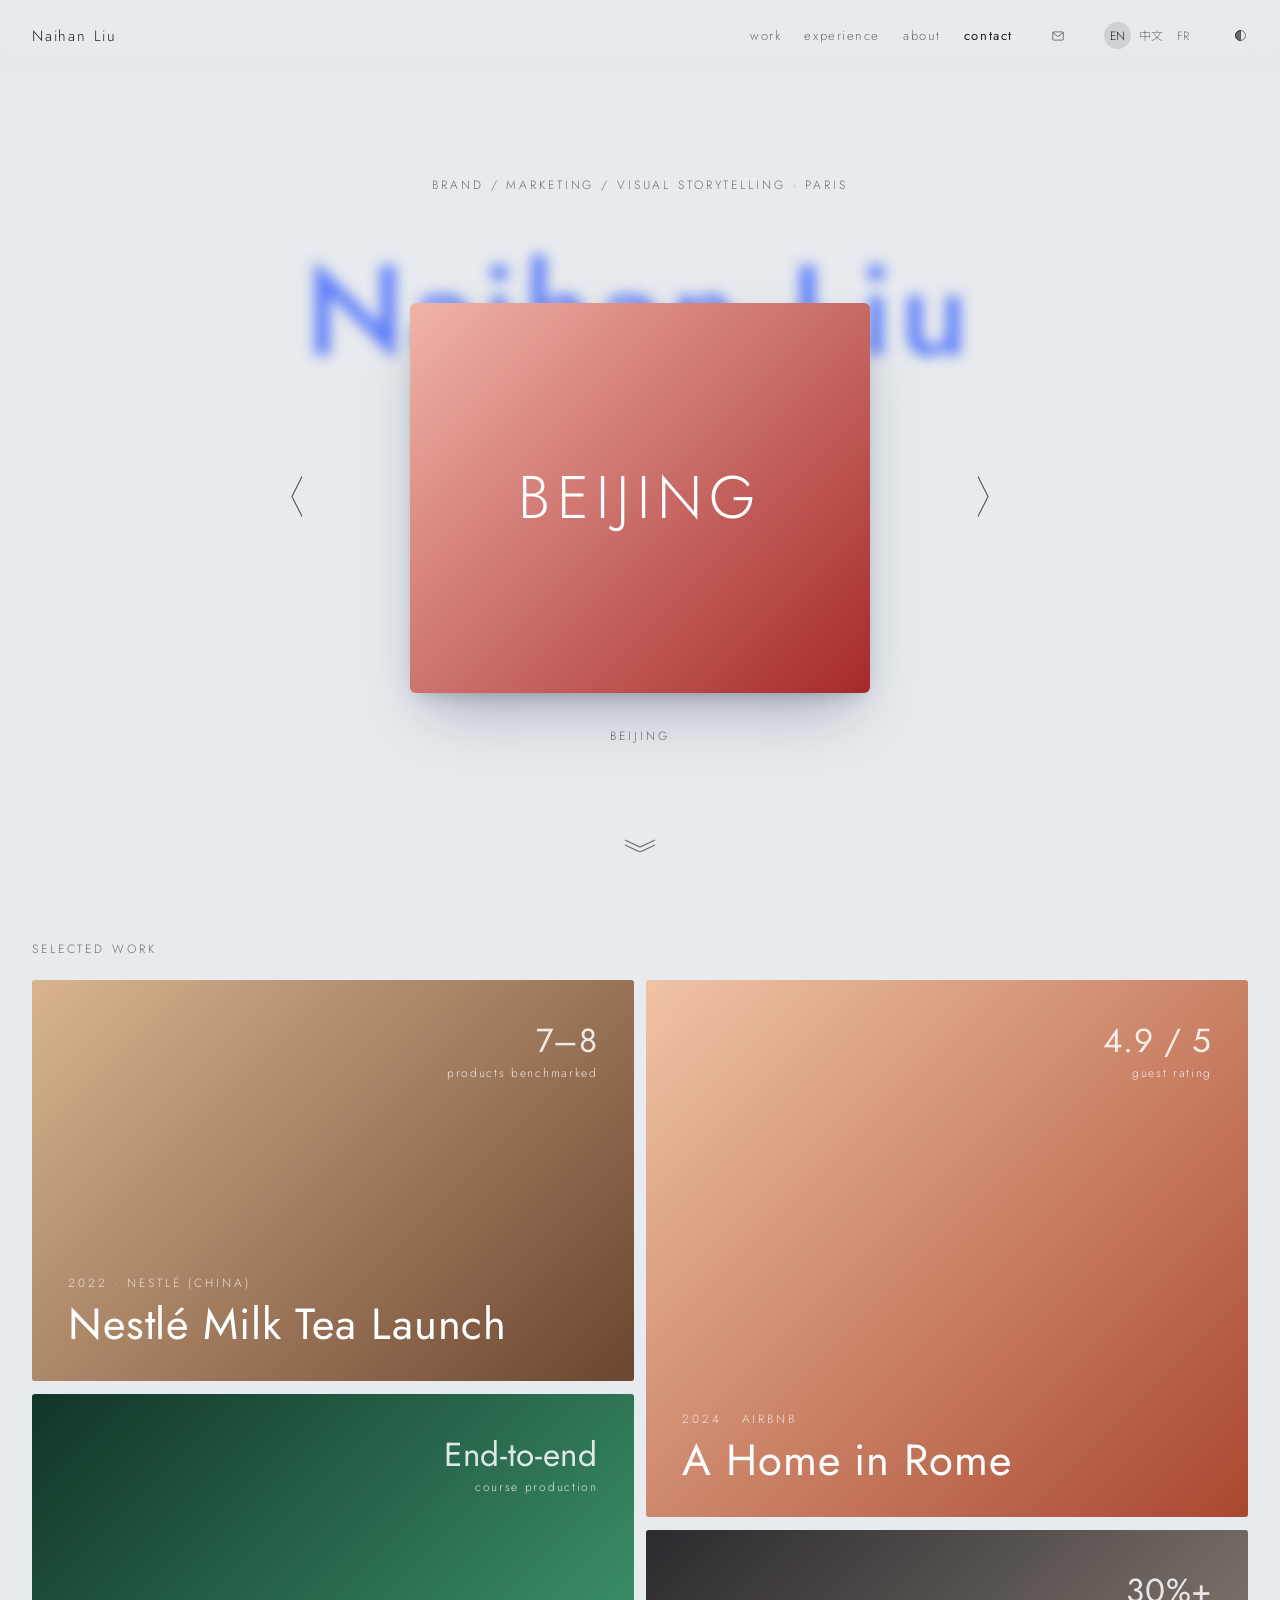
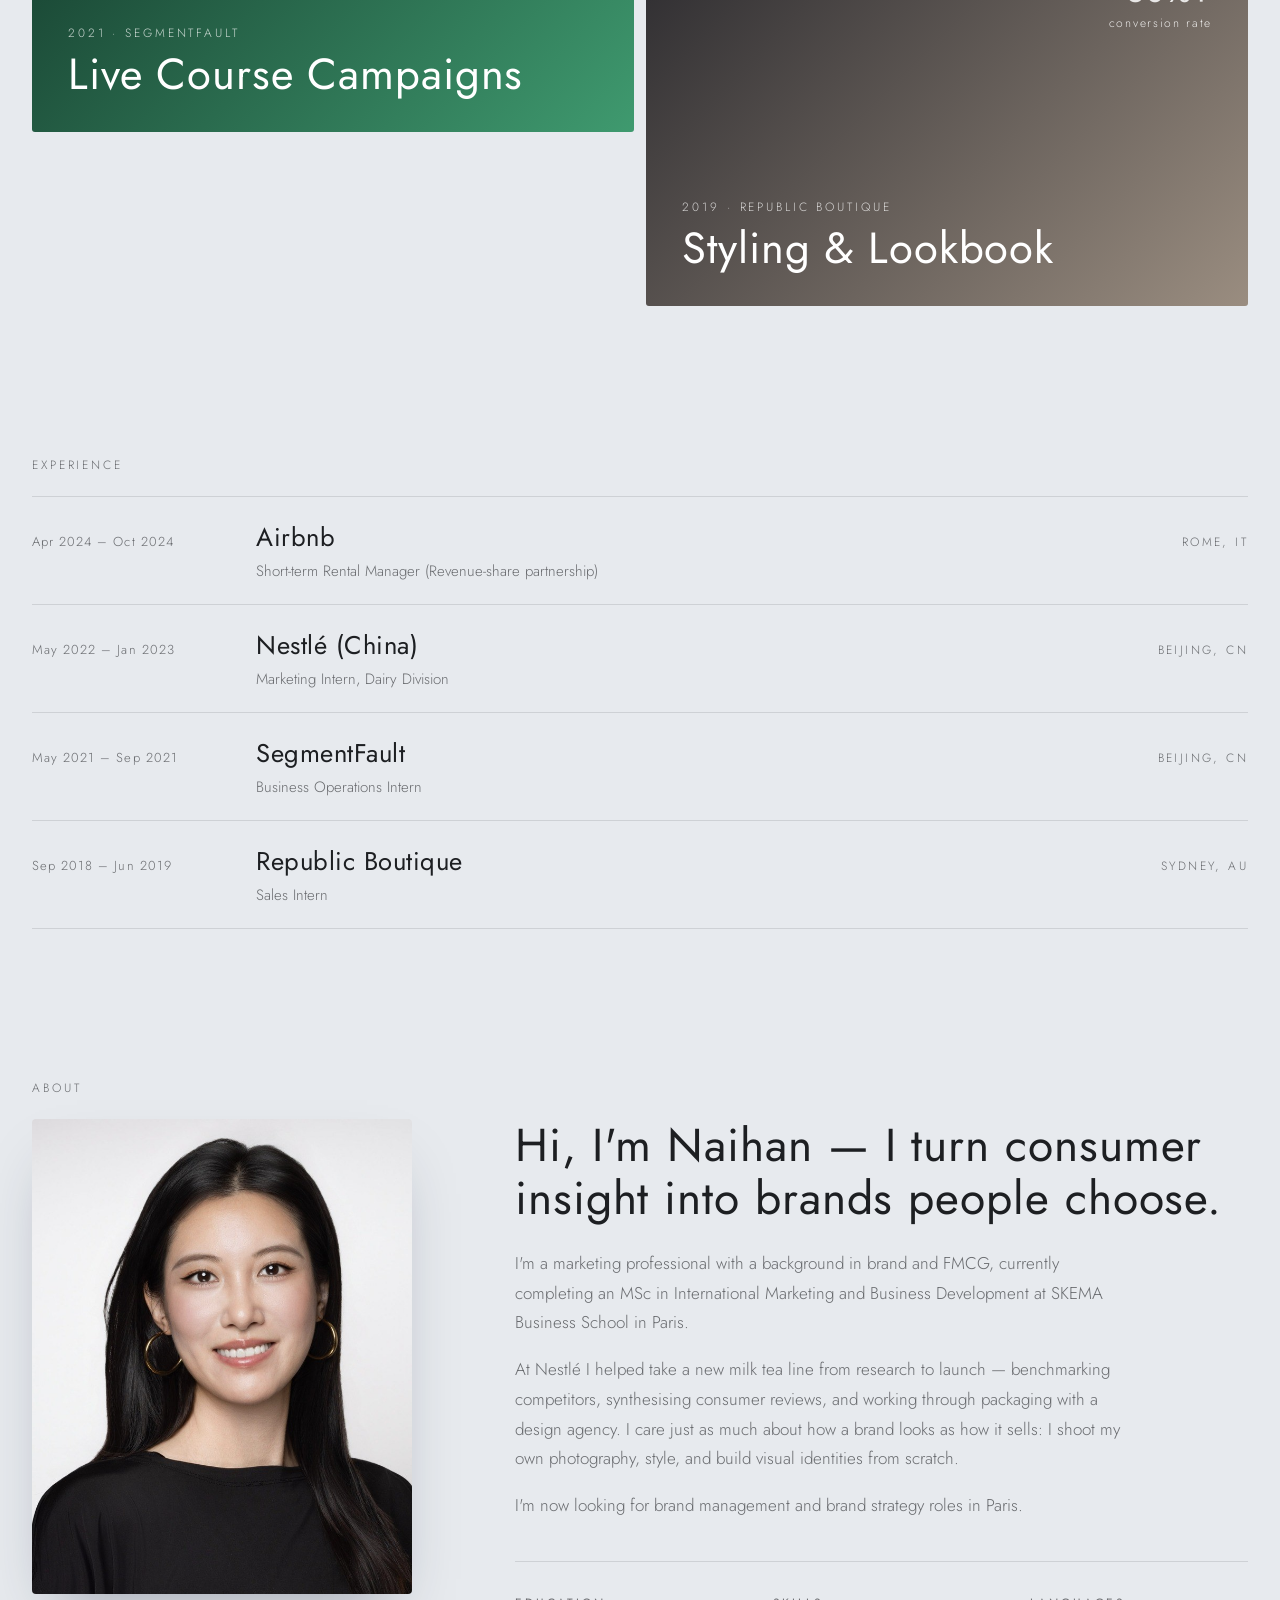
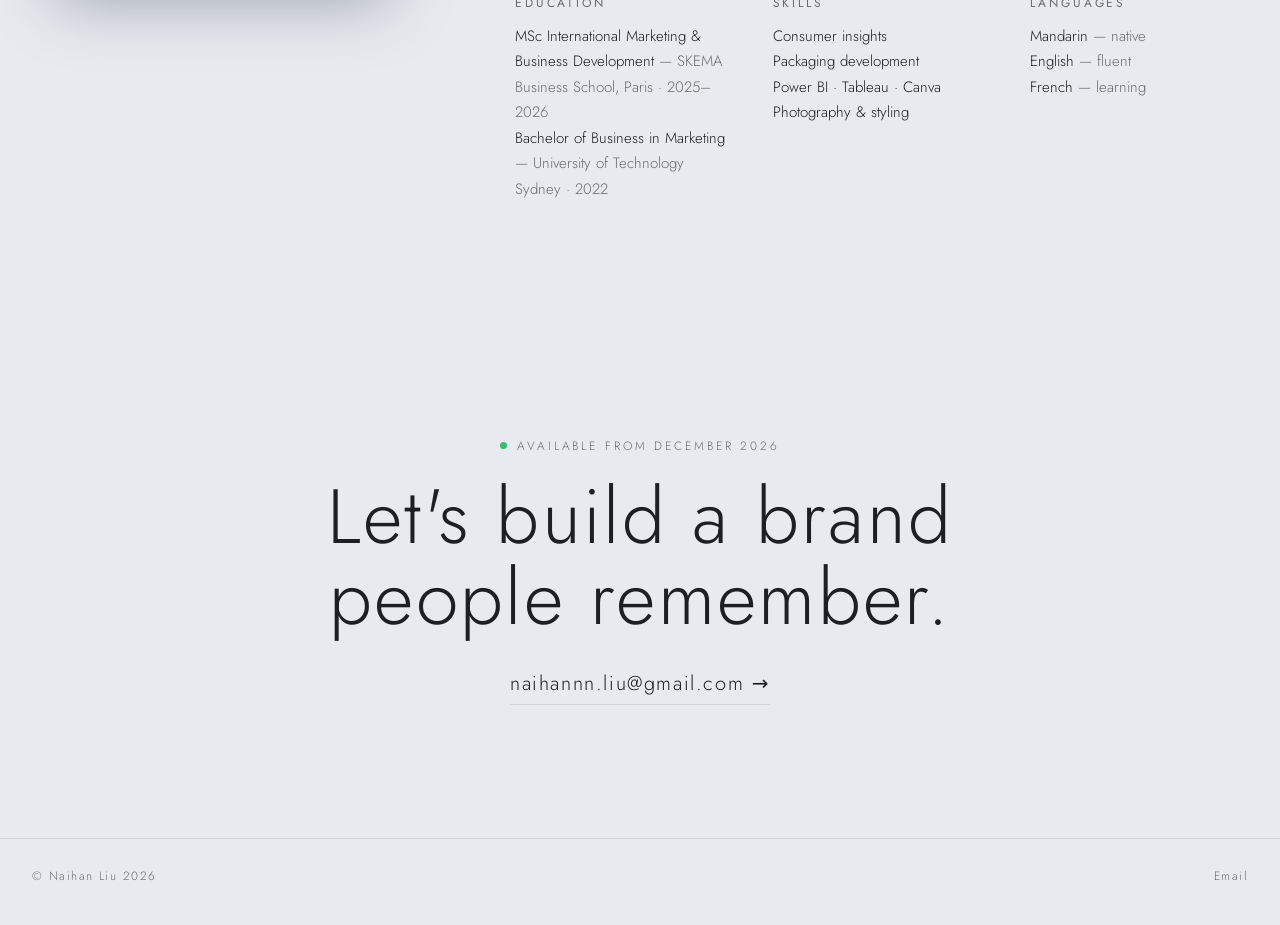
==== index.html @ 98595b4d "Personal website: trilingual portfolio (EN / 中文 / FR) Co-Authored-By: Claude Opus 5.5 <noreply@anthr" ====
<!doctype html>
<html lang="en">
<head>
<meta charset="utf-8">
<meta name="viewport" content="width=device-width, initial-scale=1">
<title>Naihan Liu — Brand & Marketing</title>
<meta name="description" content="Naihan Liu — brand and marketing professional based in Paris. Consumer insight, packaging development and visual content.">
<link rel="canonical" href="https://naihan-liu.github.io/">
<meta property="og:title" content="Naihan Liu — Brand & Marketing">
<meta property="og:url" content="https://naihan-liu.github.io/">
<meta property="og:image" content="https://naihan-liu.github.io/img/portrait.jpg">
<link rel="preconnect" href="https://fonts.googleapis.com">
<link rel="preconnect" href="https://fonts.gstatic.com" crossorigin>
<link href="https://fonts.googleapis.com/css2?family=Jost:ital,wght@0,300;0,400;0,500;1,300&family=Noto+Sans+SC:wght@300;400&display=swap" rel="stylesheet">
<style>
  /* ============ Design tokens ============ */
  :root{
    --paper:#e7eaee;
    --card:#d8dce1;
    --ink:#1d1f22;
    --ink-soft:rgba(29,31,34,.62);
    --hairline:rgba(29,31,34,.12);
    --accent:#2f5bff;
    --edge:max(calc((100vw - 1560px)/2), clamp(16px,2.5vw,64px));
    --gap:clamp(10px,1vw,14px);
    --ease:cubic-bezier(.23,1,.32,1);
    --font:"Futura","Jost","Avenir Next",system-ui,"PingFang SC","Noto Sans SC",sans-serif;
  }
  @media (prefers-color-scheme: dark){
    :root:not([data-theme="light"]){
      --paper:#121417; --card:#1d2024; --ink:#f2f4f7;
      --ink-soft:rgba(242,244,247,.66); --hairline:rgba(242,244,247,.14);
    }
  }
  :root[data-theme="dark"]{
    --paper:#121417; --card:#1d2024; --ink:#f2f4f7;
    --ink-soft:rgba(242,244,247,.66); --hairline:rgba(242,244,247,.14);
  }

  *{box-sizing:border-box;margin:0;padding:0}
  html{scroll-behavior:smooth}
  body{background:var(--paper);color:var(--ink);font-family:var(--font);font-weight:300;
       -webkit-font-smoothing:antialiased;overflow-x:hidden;transition:background .4s,color .4s}
  a{color:inherit;text-decoration:none}
  img,video{display:block;max-width:100%}
  section{scroll-margin-top:70px}
  .skip{position:absolute;left:-999px}
  .skip:focus{left:16px;top:16px;z-index:99;background:var(--ink);color:var(--paper);padding:8px 12px}

  /* ============ Header ============ */
  header{position:fixed;inset:0 0 auto;z-index:50;display:flex;align-items:center;justify-content:space-between;
         padding:22px var(--edge);background:linear-gradient(var(--paper) 40%, transparent)}
  header::before{content:"";position:absolute;inset:0;z-index:-1;backdrop-filter:blur(10px);
         -webkit-mask:linear-gradient(#000 50%,transparent);mask:linear-gradient(#000 50%,transparent)}
  .logo{font-size:15px;letter-spacing:.12em}
  nav{display:flex;align-items:center;gap:clamp(16px,3vw,48px)}
  .links{display:flex;gap:clamp(14px,1.8vw,26px);font-size:13px;letter-spacing:.12em}
  .links a{color:var(--ink-soft);transition:color .3s}
  .links a:hover,.links a.active{color:var(--ink);font-weight:400}
  .social{display:flex;gap:22px}
  .social a{color:var(--ink-soft);display:grid;place-items:center;transition:color .3s,transform .3s var(--ease)}
  .social a:hover{color:var(--ink);transform:translateY(-2px)}
  .social svg{width:14px;height:14px}
  .theme-btn{background:none;border:0;color:var(--ink-soft);cursor:pointer;display:grid;place-items:center}
  .theme-btn:hover{color:var(--ink)}
  .theme-btn svg{width:15px;height:15px}

  /* ============ Hero ============ */
  .hero{min-height:100svh;display:flex;flex-direction:column;align-items:center;justify-content:center;
        padding:110px var(--edge) 90px;position:relative;text-align:center}
  .tagline{font-size:12px;letter-spacing:.24em;text-transform:uppercase;color:var(--ink-soft);margin-bottom:clamp(18px,3vw,36px);line-height:1.8}
  .stage{position:relative;width:100%;display:grid;place-items:center}
  .big-name{position:absolute;top:-.12em;left:50%;transform:translateX(-50%);
            font-size:clamp(56px,10vw,150px);font-weight:500;letter-spacing:.05em;white-space:nowrap;
            color:var(--accent);filter:blur(7px);opacity:.75;pointer-events:none;
            animation:breathe 7s ease-in-out infinite}
  @keyframes breathe{50%{filter:blur(11px);opacity:.55}}
  .carousel{position:relative;width:min(460px,72vw);aspect-ratio:1.18;margin-top:clamp(40px,6vw,70px)}
  .slide{position:absolute;inset:0;border-radius:6px;overflow:hidden;opacity:0;
         transform:translateY(14px) rotate(-1.5deg) scale(.97);
         transition:opacity .9s var(--ease),transform .9s var(--ease);
         box-shadow:0 30px 60px -20px rgba(20,30,60,.35),0 8px 18px -8px rgba(20,30,60,.25)}
  .slide.on{opacity:1;transform:none}
  .slide img{width:100%;height:100%;object-fit:cover}
  .arrow{position:absolute;top:50%;transform:translateY(-50%);background:none;border:0;cursor:pointer;
         color:var(--ink);opacity:.7;padding:20px;transition:opacity .3s,transform .4s var(--ease)}
  .arrow:hover{opacity:1}
  .arrow svg{width:14px;height:42px}
  .prev{left:clamp(-140px,-14vw,-40px)} .prev:hover{transform:translate(-4px,-50%)}
  .next{right:clamp(-140px,-14vw,-40px)} .next:hover{transform:translate(4px,-50%)}
  .caption{margin-top:34px;font-size:12px;letter-spacing:.24em;text-transform:uppercase;color:var(--ink-soft);min-height:1em}
  .scroll-cue{position:absolute;bottom:42px;left:50%;transform:translateX(-50%);color:var(--ink-soft);animation:cue 2.4s ease-in-out infinite}
  .scroll-cue svg{width:32px;height:14px}
  @keyframes cue{50%{transform:translate(-50%,6px)}}

  /* placeholder slides / cards (remove once real photos are added) */
  .ph{position:relative;height:100%;display:flex;flex-direction:column;justify-content:flex-end;padding:clamp(18px,3vw,36px);color:#fff;text-align:left}
  .ph b{font-weight:400;font-size:clamp(26px,3.4vw,52px);letter-spacing:.02em;line-height:1}
  .ph i{font-style:normal;font-size:12px;letter-spacing:.24em;text-transform:uppercase;opacity:.75;margin-bottom:10px}
  .ph .stat{position:absolute;top:clamp(18px,3vw,36px);right:clamp(18px,3vw,36px);text-align:right;font-size:12px;letter-spacing:.14em;opacity:.85}
  .ph .stat strong{display:block;font-weight:400;font-size:clamp(22px,2.6vw,38px);letter-spacing:.02em}
  .slide .ph{justify-content:center;align-items:center;text-align:center}
  .slide .ph b{font-size:clamp(34px,5vw,60px);letter-spacing:.12em;text-transform:uppercase;font-weight:300}

  /* ============ Sections ============ */
  .section{padding:40px var(--edge) 110px}
  .label{font-size:12px;letter-spacing:.24em;text-transform:uppercase;color:var(--ink-soft);margin-bottom:22px}

  /* Projects grid */
  .grid{display:grid;grid-template-columns:1fr 1fr;gap:var(--gap);align-items:start}
  .col{display:flex;flex-direction:column;gap:var(--gap)}
  .card{position:relative;display:block;overflow:hidden;border-radius:3px;background:var(--card);cursor:pointer;
        border:0;font:inherit;text-align:left;width:100%;color:inherit;
        opacity:0;transform:translateY(40px);transition:opacity 1s var(--ease),transform 1s var(--ease)}
  .card.in{opacity:1;transform:none}
  .card .media{width:100%;transition:transform 1.2s var(--ease)}
  .card .media img,.card .media video{width:100%;height:100%;object-fit:cover}
  .card:hover .media{transform:scale(1.03)}
  .card::after{content:"";position:absolute;inset:0;background:linear-gradient(transparent 55%,rgba(0,0,0,.5));opacity:0;transition:opacity .5s}
  .card:hover::after,.card:focus-visible::after{opacity:1}
  .meta{position:absolute;left:0;right:0;bottom:0;z-index:2;display:flex;justify-content:space-between;align-items:end;gap:12px;
        padding:16px 16px 14px;color:#fff;font-size:14px;letter-spacing:.04em;opacity:0;transform:translateY(8px);
        transition:opacity .5s var(--ease),transform .5s var(--ease)}
  .meta small{font-size:13px;opacity:.85}
  .card:hover .meta,.card:focus-visible .meta{opacity:1;transform:none}
  .card:hover .ph b,.card:hover .ph i{opacity:0}
  .ph b,.ph i{transition:opacity .4s}

  /* Experience list */
  .xp{border-top:1px solid var(--hairline)}
  .xp-row{display:grid;grid-template-columns:200px minmax(0,1fr) auto;gap:24px;align-items:baseline;
          padding:22px 0;border-bottom:1px solid var(--hairline);transition:padding .5s var(--ease)}
  .xp-row:hover{padding-left:10px}
  .xp-date{font-size:13px;letter-spacing:.08em;color:var(--ink-soft)}
  .xp-co{font-size:clamp(20px,2vw,26px);font-weight:400;letter-spacing:.02em}
  .xp-role{display:block;font-size:15px;color:var(--ink-soft);margin-top:4px}
  .xp-loc{font-size:12px;letter-spacing:.2em;text-transform:uppercase;color:var(--ink-soft)}

  /* About */
  .about{display:grid;grid-template-columns:minmax(0,.8fr) minmax(0,1.4fr);gap:clamp(24px,5vw,80px);align-items:start}
  .portrait{width:100%;max-width:380px;aspect-ratio:4/5;object-fit:cover;border-radius:4px;
            filter:grayscale(.15);box-shadow:0 30px 60px -24px rgba(20,30,60,.35)}
  .about h2{font-size:clamp(30px,3.6vw,48px);font-weight:400;letter-spacing:.02em;line-height:1.15;margin-bottom:24px}
  .about p{font-size:17px;line-height:1.75;color:var(--ink-soft);max-width:62ch}
  .about p+p{margin-top:1em}
  .facts{display:grid;grid-template-columns:repeat(auto-fit,minmax(200px,1fr));gap:28px 40px;margin-top:40px;padding-top:32px;border-top:1px solid var(--hairline)}
  .facts h3{font-size:12px;font-weight:400;letter-spacing:.24em;text-transform:uppercase;color:var(--ink-soft);margin-bottom:12px}
  .facts li{list-style:none;font-size:15px;line-height:1.7}
  .facts li span{color:var(--ink-soft)}

  /* Contact */
  .contact{text-align:center;padding:120px var(--edge) 140px}
  .avail{display:inline-flex;align-items:center;gap:10px;font-size:12px;letter-spacing:.24em;text-transform:uppercase;color:var(--ink-soft)}
  .avail::before{content:"";width:7px;height:7px;border-radius:50%;background:#2fbf71;box-shadow:0 0 0 0 rgba(47,191,113,.6);animation:pulse 2s infinite}
  @keyframes pulse{70%{box-shadow:0 0 0 9px rgba(47,191,113,0)}100%{box-shadow:0 0 0 0 rgba(47,191,113,0)}}
  .contact h2{font-size:clamp(36px,6vw,84px);font-weight:300;letter-spacing:.03em;margin:22px 0 30px;line-height:1.05}
  .contact a.mail{font-size:clamp(16px,1.6vw,20px);letter-spacing:.08em;border-bottom:1px solid var(--hairline);padding-bottom:6px;transition:border-color .3s}
  .contact a.mail:hover{border-color:var(--ink)}

  footer{display:flex;justify-content:space-between;flex-wrap:wrap;gap:16px;padding:28px var(--edge) 40px;
         border-top:1px solid var(--hairline);font-size:12px;letter-spacing:.12em;color:var(--ink-soft)}
  footer .row{display:flex;gap:22px;flex-wrap:wrap}
  footer a:hover{color:var(--ink)}

  /* ============ Project modal ============ */
  .modal{position:fixed;inset:0;z-index:80;display:grid;place-items:center;padding:20px;
         background:rgba(15,17,20,.4);backdrop-filter:blur(8px);opacity:0;pointer-events:none;transition:opacity .4s}
  .modal.open{opacity:1;pointer-events:auto}
  .sheet{position:relative;background:var(--paper);color:var(--ink);width:min(820px,100%);max-height:88vh;overflow:auto;border-radius:6px;
         transform:translateY(24px);transition:transform .6s var(--ease);box-shadow:0 40px 80px -30px rgba(0,0,0,.5)}
  .modal.open .sheet{transform:none}
  .sheet .cover{aspect-ratio:2.2}
  .sheet .cover img,.sheet .cover video{width:100%;height:100%;object-fit:cover}
  .sheet .body{padding:clamp(22px,4vw,44px)}
  .sheet .kicker{font-size:12px;letter-spacing:.24em;text-transform:uppercase;color:var(--ink-soft)}
  .sheet h3{font-size:clamp(26px,3vw,38px);font-weight:400;margin:10px 0 6px}
  .sheet .role{color:var(--ink-soft);font-size:15px}
  .stats{display:flex;flex-wrap:wrap;gap:16px 40px;margin:26px 0;padding:20px 0;border-top:1px solid var(--hairline);border-bottom:1px solid var(--hairline)}
  .stats div{font-size:12px;letter-spacing:.14em;text-transform:uppercase;color:var(--ink-soft)}
  .stats strong{display:block;font-size:26px;font-weight:400;letter-spacing:.02em;color:var(--ink);text-transform:none;margin-bottom:2px}
  .sheet ul{padding-left:18px}
  .sheet li{font-size:16px;line-height:1.7;color:var(--ink-soft);margin-bottom:8px}
  .close{position:absolute;top:14px;right:14px;z-index:2;background:var(--paper);border:1px solid var(--hairline);
         color:var(--ink);border-radius:999px;font:inherit;font-size:12px;letter-spacing:.14em;padding:7px 14px;cursor:pointer}

  /* ============ Mobile ============ */
  .menu-btn{display:none;background:none;border:0;color:var(--ink);font:inherit;font-size:13px;letter-spacing:.12em;cursor:pointer}
  .drawer{position:fixed;inset:0;z-index:60;background:var(--paper);display:flex;flex-direction:column;justify-content:center;
          padding:0 32px;gap:22px;font-size:32px;letter-spacing:.06em;opacity:0;pointer-events:none;transition:opacity .4s}
  .drawer.open{opacity:1;pointer-events:auto}
  .drawer > button{position:absolute;top:22px;right:20px;background:none;border:0;color:var(--ink);font:inherit;font-size:13px;letter-spacing:.12em}
  @media (max-width:760px){
    .links,.social{display:none}
    .menu-btn{display:block}
    .grid{grid-template-columns:1fr}
    .about{grid-template-columns:1fr}
    .portrait{max-width:260px}
    .prev{left:-34px}.next{right:-34px}
    .meta{opacity:1;transform:none}
    .card::after{opacity:1}
    .card .ph b,.card .ph i{opacity:0}
    .xp-row{grid-template-columns:1fr;gap:6px}
    .xp-loc{order:-1}
  }
  @media (prefers-reduced-motion:reduce){*{animation:none!important;transition:none!important}.card{opacity:1;transform:none}}
  /* ============ Language switch ============ */
  .lang{display:flex;gap:2px;font-size:12px;letter-spacing:.08em}
  .lang button{background:none;border:0;font:inherit;color:var(--ink-soft);cursor:pointer;padding:4px 6px;border-radius:999px;transition:color .3s,background .3s}
  .lang button:hover{color:var(--ink)}
  .lang button[aria-pressed="true"]{color:var(--ink);background:var(--hairline)}
  .drawer .lang{font-size:15px;margin-top:20px}
  :lang(zh) .about h2{letter-spacing:.04em;line-height:1.35}
  :lang(zh) .about p,:lang(zh) .sheet li{line-height:1.9}
  :lang(zh) .contact h2{letter-spacing:.08em;line-height:1.3}
  @media (max-width:760px){ header .lang{display:none} }
</style>
</head>
<body>
<a class="skip" href="#main" data-i18n="skip"></a>

<header>
  <a class="logo" href="#top"></a>
  <nav>
    <div class="links">
      <a href="#work" class="active" data-i18n="work"></a>
      <a href="#experience" data-i18n="experience"></a>
      <a href="#about" data-i18n="about"></a>
      <a href="#contact" data-i18n="contact"></a>
    </div>
    <div class="social" id="social"></div>
    <div class="lang" role="group" aria-label="Language"></div>
    <button class="theme-btn" id="themeBtn" aria-label="Toggle light / dark">
      <svg viewBox="0 0 24 24" fill="none" stroke="currentColor" stroke-width="1.5"><circle cx="12" cy="12" r="8"/><path d="M12 4a8 8 0 0 0 0 16z" fill="currentColor"/></svg>
    </button>
    <button class="menu-btn" id="menuBtn" data-i18n="menu"></button>
  </nav>
</header>

<div class="drawer" id="drawer">
  <button id="closeBtn" data-i18n="close"></button>
  <a href="#work" data-i18n="work"></a><a href="#experience" data-i18n="experience"></a><a href="#about" data-i18n="about"></a><a href="#contact" data-i18n="contact"></a>
  <div class="lang" role="group" aria-label="Language"></div>
</div>

<main id="main">
  <section class="hero" id="top">
    <p class="tagline" id="tagline"></p>
    <div class="stage">
      <div class="big-name" id="bigName"></div>
      <div class="carousel" id="carousel">
        <button class="arrow prev" id="prev" aria-label="Previous"><svg viewBox="0 0 14 42" fill="none" stroke="currentColor" stroke-width="1.2"><path d="M12 1 2 21l10 20"/></svg></button>
        <button class="arrow next" id="next" aria-label="Next"><svg viewBox="0 0 14 42" fill="none" stroke="currentColor" stroke-width="1.2"><path d="m2 1 10 20L2 41"/></svg></button>
      </div>
    </div>
    <p class="caption" id="caption"></p>
    <a class="scroll-cue" href="#work" aria-label="Scroll down"><svg viewBox="0 0 32 14" fill="none" stroke="currentColor" stroke-width="1.2"><path d="M1 2l15 7 15-7M1 7l15 7 15-7"/></svg></a>
  </section>

  <section class="section" id="work">
    <p class="label" data-i18n="workLabel"></p>
    <div class="grid"><div class="col" id="colA"></div><div class="col" id="colB"></div></div>
  </section>

  <section class="section" id="experience">
    <p class="label" data-i18n="xpLabel"></p>
    <div class="xp" id="xp"></div>
  </section>

  <section class="section" id="about">
    <p class="label" data-i18n="aboutLabel"></p>
    <div class="about">
      <img class="portrait" id="portrait" alt="">
      <div>
        <h2 id="aboutTitle"></h2>
        <div id="aboutText"></div>
        <div class="facts" id="facts"></div>
      </div>
    </div>
  </section>

  <section class="contact" id="contact">
    <span class="avail" data-i18n="available"></span>
    <h2 data-i18n-html="contactTitle"></h2>
    <a class="mail" id="mailLink"></a>
  </section>
</main>

<footer>
  <span id="copy"></span>
  <div class="row" id="footSocial"></div>
</footer>

<div class="modal" id="modal" role="dialog" aria-modal="true" aria-labelledby="mTitle">
  <div class="sheet" id="sheet"></div>
</div>

<script>
/* =====================================================================
   ✏️  CONTENT — edit everything here.
   Any text can be a plain string (same in every language)
   or { en: "...", zh: "...", fr: "..." }.
   ===================================================================== */
const SITE = {
  name: "Naihan Liu",
  email: "naihannn.liu@gmail.com",
  portrait: "img/portrait.jpg",
  socials: [               // add: { type:"linkedin", url:"https://..." }, instagram, x, github
  ],

  ui: {
    title:       { en: "Naihan Liu — Brand & Marketing", zh: "Naihan Liu — 品牌与市场营销", fr: "Naihan Liu — Marque & Marketing" },
    description: { en: "Naihan Liu — brand and marketing professional based in Paris. Consumer insight, packaging development and visual content.",
                   zh: "Naihan Liu — 常驻巴黎的品牌与市场营销从业者。消费者洞察、包装开发与视觉内容。",
                   fr: "Naihan Liu — professionnelle du marketing et de la marque basée à Paris. Insights consommateurs, packaging et contenu visuel." },
    skip:        { en: "Skip to content", zh: "跳到正文", fr: "Aller au contenu" },
    work:        { en: "work", zh: "作品", fr: "projets" },
    experience:  { en: "experience", zh: "经历", fr: "parcours" },
    about:       { en: "about", zh: "关于", fr: "à propos" },
    contact:     { en: "contact", zh: "联系", fr: "contact" },
    menu:        { en: "menu", zh: "菜单", fr: "menu" },
    close:       { en: "close", zh: "关闭", fr: "fermer" },
    workLabel:   { en: "Selected Work", zh: "精选作品", fr: "Projets choisis" },
    xpLabel:     { en: "Experience", zh: "工作经历", fr: "Expérience" },
    aboutLabel:  { en: "About", zh: "关于我", fr: "À propos" },
    tagline:     { en: "Brand / Marketing / Visual Storytelling · Paris", zh: "品牌 / 市场营销 / 视觉叙事 · 巴黎", fr: "Marque / Marketing / Narration visuelle · Paris" },
    available:   { en: "Available from December 2026", zh: "2026 年 12 月起可入职", fr: "Disponible à partir de décembre 2026" },
    contactTitle:{ en: "Let's build a brand<br>people remember.", zh: "一起打造<br>让人记住的品牌。", fr: "Construisons une marque<br>dont on se souvient." },
    portraitAlt: { en: "Portrait of Naihan Liu", zh: "Naihan Liu 的照片", fr: "Portrait de Naihan Liu" },
  },

  // Hero carousel — the cities that shaped me. Replace `image` with your own photos.
  hero: [
    { caption: { en: "Paris",   zh: "巴黎", fr: "Paris" },  image: "", color: ["#9fb4ff","#3456e8"] },
    { caption: { en: "Rome",    zh: "罗马", fr: "Rome" },   image: "", color: ["#f3c7a8","#c0583c"] },
    { caption: { en: "Beijing", zh: "北京", fr: "Pékin" },  image: "", color: ["#f0b3a8","#a52a2a"] },
    { caption: { en: "Sydney",  zh: "悉尼", fr: "Sydney" }, image: "", color: ["#a9dcf0","#1f6f9c"] },
  ],

  about: {
    title: { en: "Hi, I'm Naihan — I turn consumer insight into brands people choose.",
             zh: "你好，我是 Naihan —— 我把消费者洞察变成人们愿意选择的品牌。",
             fr: "Bonjour, je suis Naihan — je transforme l'insight consommateur en marques que l'on choisit." },
    paragraphs: [
      { en: "I'm a marketing professional with a background in brand and FMCG, currently completing an MSc in International Marketing and Business Development at SKEMA Business School in Paris.",
        zh: "我是一名拥有品牌与快消品（FMCG）背景的市场营销从业者，目前在巴黎 SKEMA 商学院攻读国际市场营销与业务拓展硕士。",
        fr: "Professionnelle du marketing issue de la marque et des produits de grande consommation (FMCG), je termine actuellement un MSc International Marketing and Business Development à SKEMA Business School, à Paris." },
      { en: "At Nestlé I helped take a new milk tea line from research to launch — benchmarking competitors, synthesising consumer reviews, and working through packaging with a design agency. I care just as much about how a brand looks as how it sells: I shoot my own photography, style, and build visual identities from scratch.",
        zh: "在雀巢，我参与了一条新奶茶产品线从调研到上市的全过程：竞品对标、梳理消费者评价、与设计公司反复打磨包装。我同样在意品牌“看起来”是什么样子：我自己拍摄、做造型，也从零搭建过完整的视觉形象。",
        fr: "Chez Nestlé, j'ai contribué au lancement d'une nouvelle gamme de thé au lait, de l'étude de marché à la mise en rayon : benchmark concurrentiel, analyse des avis consommateurs et développement du packaging avec une agence de design. L'image d'une marque compte autant pour moi que ses ventes : je réalise mes propres photos, je fais du stylisme et je construis des identités visuelles de A à Z." },
      { en: "I'm now looking for brand management and brand strategy roles in Paris.",
        zh: "我目前正在寻找巴黎的品牌管理与品牌策略相关职位。",
        fr: "Je recherche aujourd'hui un poste en brand management ou en stratégie de marque à Paris." },
    ]
  },

  facts: [
    { title: { en: "Education", zh: "教育背景", fr: "Formation" }, items: [
      { en: "MSc International Marketing & Business Development <span>— SKEMA Business School, Paris · 2025–2026</span>",
        zh: "国际市场营销与业务拓展 硕士 <span>— SKEMA 商学院，巴黎 · 2025–2026</span>",
        fr: "MSc International Marketing & Business Development <span>— SKEMA Business School, Paris · 2025–2026</span>" },
      { en: "Bachelor of Business in Marketing <span>— University of Technology Sydney · 2022</span>",
        zh: "商学学士（市场营销） <span>— 悉尼科技大学 · 2022</span>",
        fr: "Bachelor of Business, spécialité Marketing <span>— University of Technology Sydney · 2022</span>" } ] },
    { title: { en: "Skills", zh: "技能", fr: "Compétences" }, items: [
      { en: "Consumer insights", zh: "消费者洞察", fr: "Insights consommateurs" },
      { en: "Packaging development", zh: "包装开发", fr: "Développement packaging" },
      "Power BI · Tableau · Canva",
      { en: "Photography & styling", zh: "摄影与造型", fr: "Photographie & stylisme" } ] },
    { title: { en: "Languages", zh: "语言", fr: "Langues" }, items: [
      { en: "Mandarin <span>— native</span>", zh: "中文 <span>— 母语</span>", fr: "Mandarin <span>— langue maternelle</span>" },
      { en: "English <span>— fluent</span>",  zh: "英语 <span>— 流利</span>", fr: "Anglais <span>— courant</span>" },
      { en: "French <span>— learning</span>", zh: "法语 <span>— 学习中</span>", fr: "Français <span>— en apprentissage</span>" } ] },
  ],

  experience: [
    { date: { en: "Apr 2024 – Oct 2024", zh: "2024.04 – 2024.10", fr: "avr. 2024 – oct. 2024" },
      company: "Airbnb",
      role: { en: "Short-term Rental Manager (Revenue-share partnership)", zh: "短租房源运营经理（收益分成合作）", fr: "Gestionnaire de location courte durée (partenariat à partage de revenus)" },
      loc: { en: "Rome, IT", zh: "意大利 · 罗马", fr: "Rome, Italie" } },
    { date: { en: "May 2022 – Jan 2023", zh: "2022.05 – 2023.01", fr: "mai 2022 – janv. 2023" },
      company: { en: "Nestlé (China)", zh: "雀巢（中国）", fr: "Nestlé (Chine)" },
      role: { en: "Marketing Intern, Dairy Division", zh: "乳品事业部 市场实习生", fr: "Stagiaire marketing, division Produits laitiers" },
      loc: { en: "Beijing, CN", zh: "中国 · 北京", fr: "Pékin, Chine" } },
    { date: { en: "May 2021 – Sep 2021", zh: "2021.05 – 2021.09", fr: "mai 2021 – sept. 2021" },
      company: { en: "SegmentFault", zh: "SegmentFault 思否", fr: "SegmentFault" },
      role: { en: "Business Operations Intern", zh: "商务运营实习生", fr: "Stagiaire opérations commerciales" },
      loc: { en: "Beijing, CN", zh: "中国 · 北京", fr: "Pékin, Chine" } },
    { date: { en: "Sep 2018 – Jun 2019", zh: "2018.09 – 2019.06", fr: "sept. 2018 – juin 2019" },
      company: "Republic Boutique",
      role: { en: "Sales Intern", zh: "销售实习生", fr: "Stagiaire vente" },
      loc: { en: "Sydney, AU", zh: "澳大利亚 · 悉尼", fr: "Sydney, Australie" } },
  ],

  // Work cards — add `image: "work/xxx.jpg"` or `video: "work/xxx.mp4"` to replace the placeholder.
  projects: [
    { xp: 1, year: 2022, ratio: 1.5, color: ["#d9b48f","#6b4630"],
      title: { en: "Nestlé Milk Tea Launch", zh: "雀巢奶茶新品上市", fr: "Lancement d'un thé au lait Nestlé" },
      tag:   { en: "product marketing · packaging", zh: "产品营销 · 包装", fr: "marketing produit · packaging" },
      place: { en: "Beijing", zh: "北京", fr: "Pékin" },
      stat:  ["7–8", { en: "products benchmarked", zh: "款竞品对标", fr: "produits analysés" }],
      stats: [
        ["7–8", { en: "competitor products benchmarked", zh: "款竞品深度对标", fr: "produits concurrents analysés" }],
        ["2",   { en: "unlisted competitors found", zh: "个此前未被列入的竞品", fr: "concurrents non répertoriés identifiés" }],
        [{ en: "Research → Launch", zh: "调研 → 上市", fr: "De l'étude au lancement" }, { en: "full product cycle", zh: "完整产品周期", fr: "cycle produit complet" }] ],
      points: [
        { en: "Contributed to the development of a new milk tea product line in China, from research to launch, positioned as a flavour blend benchmarked against popular Assam-style milk teas.",
          zh: "参与雀巢在中国的一条全新奶茶产品线开发，从调研到上市全程跟进；产品定位为对标市面热门阿萨姆风味奶茶的拼配口味。",
          fr: "Contribution au développement d'une nouvelle gamme de thé au lait en Chine, de l'étude au lancement, positionnée comme un assemblage aromatique face aux thés au lait de type Assam les plus populaires." },
        { en: "Conducted competitive research under mentor guidance: identified two previously unlisted competitors, compared 7–8 milk tea products, and consolidated sales, pricing and review data into a report that informed positioning and price range.",
          zh: "在导师指导下开展竞品调研：发现两个此前未被列入的竞品，对比市面 7–8 款奶茶产品，整合销量、价格与用户评价数据，输出对比报告，为产品定位与价格区间提供依据。",
          fr: "Étude concurrentielle avec l'accompagnement d'un mentor : identification de deux concurrents jusque-là non répertoriés, comparaison de 7 à 8 produits et consolidation des données de ventes, de prix et d'avis clients dans un rapport qui a orienté le positionnement et la fourchette de prix." },
        { en: "Synthesised consumer pain points (too sweet, weak tea flavour, overly strong milk taste) and helped adjust formulations; tailored sweetness levels for target groups including children and older adults.",
          zh: "从用户评价中提炼核心痛点（过甜、茶味淡、奶味过重），协助调整配方以平衡甜度与口感，并针对儿童、老年人等不同人群定制甜度。",
          fr: "Synthèse des principaux irritants consommateurs (trop sucré, goût de thé trop léger, goût lacté trop prononcé) et participation à l'ajustement des recettes ; niveaux de sucre adaptés à différentes cibles, dont les enfants et les seniors." },
        { en: "Worked with an external design agency across multiple packaging revision rounds, consolidated cross-functional feedback, proofread all on-pack copy and helped verify ingredient, nutrition and regulatory label information.",
          zh: "与外部设计公司进行多轮包装修改，汇总跨部门反馈，校对全部包装文案，并协助核对配料、营养成分及法规标签信息。",
          fr: "Collaboration avec une agence de design externe sur plusieurs cycles de révision du packaging, consolidation des retours transverses, relecture de tous les textes on-pack et vérification des mentions d'ingrédients, nutritionnelles et réglementaires." },
        { en: "Supported seasonal and regional sales analysis to adapt the product line to climate differences across Chinese cities.",
          zh: "支持季节性与区域性销售分析，使产品线适配中国不同城市的气候差异。",
          fr: "Appui aux analyses de ventes saisonnières et régionales pour adapter la gamme aux différences climatiques entre les villes chinoises." } ] },

    { xp: 0, year: 2024, ratio: 1.12, color: ["#efc3a4","#a9472f"],
      title: { en: "A Home in Rome", zh: "罗马的家", fr: "Une maison à Rome" },
      tag:   { en: "brand identity · photography", zh: "品牌形象 · 摄影", fr: "identité visuelle · photographie" },
      place: { en: "Rome", zh: "罗马", fr: "Rome" },
      stat:  [{ en: "4.9 / 5", zh: "4.9 / 5", fr: "4,9 / 5" }, { en: "guest rating", zh: "房客评分", fr: "note des voyageurs" }],
      stats: [
        [{ en: "4.9/5", zh: "4.9/5", fr: "4,9/5" }, { en: "guest rating", zh: "房客评分", fr: "note des voyageurs" }],
        [{ en: "≤ 2 days", zh: "≤ 2 天", fr: "≤ 2 jours" }, { en: "vacant per month", zh: "每月空置", fr: "de vacance par mois" }],
        [{ en: "End-to-end", zh: "全流程", fr: "De A à Z" }, { en: "concept to operations", zh: "从设计到运营", fr: "du concept à l'exploitation" }] ],
      points: [
        { en: "Led the interior concept for a short-term rental, sourcing furnishings and décor and shooting all listing photography to build a consistent visual identity.",
          zh: "主导短租房源的室内设计概念，挑选家具与软装，并亲自拍摄全部房源照片，打造统一的视觉形象。",
          fr: "Direction du concept d'aménagement intérieur d'une location courte durée : sélection du mobilier et de la décoration, et réalisation de toutes les photos de l'annonce pour une identité visuelle cohérente." },
        { en: "Managed the listing end to end — copywriting, pricing and guest communication.",
          zh: "全流程管理房源，包括文案撰写、定价与房客沟通。",
          fr: "Gestion complète de l'annonce : rédaction, tarification et communication avec les voyageurs." },
        { en: "Maintained near-full occupancy, with no more than 1–2 vacant days per month, and earned a 4.9/5 guest rating.",
          zh: "保持近乎满房，每月空置不超过 1–2 天，房客评分 4.9/5。",
          fr: "Taux d'occupation quasi complet (1 à 2 jours de vacance par mois au maximum) et note de 4,9/5." } ] },

    { xp: 2, year: 2021, ratio: 1.78, color: ["#123528","#3f9a6f"],
      title: { en: "Live Course Campaigns", zh: "直播课程推广", fr: "Campagnes de cours en direct" },
      tag:   { en: "content · paid promotion", zh: "内容 · 广告投放", fr: "contenu · promotion payante" },
      place: { en: "Beijing", zh: "北京", fr: "Pékin" },
      stat:  [{ en: "End-to-end", zh: "全流程", fr: "De A à Z" }, { en: "course production", zh: "课程制作", fr: "production des cours" }],
      stats: [
        [{ en: "Live", zh: "直播", fr: "Live" }, { en: "online course production", zh: "在线课程制作", fr: "production de cours en ligne" }],
        [{ en: "Ads", zh: "投放", fr: "Médias" }, { en: "audience targeting & placement", zh: "人群定位与广告投放", fr: "ciblage et achat média" }] ],
      points: [
        { en: "Designed promotional materials and coordinated end-to-end production of live online courses, from instructor scheduling to post-event video editing.",
          zh: "设计推广物料，统筹直播课程的全流程制作，从讲师排期到课后视频剪辑。",
          fr: "Conception des supports promotionnels et coordination de bout en bout de la production de cours en ligne en direct, de la planification des intervenants au montage vidéo." },
        { en: "Defined target audiences and managed ad placement for course promotion, tracking content engagement and page views.",
          zh: "确定目标受众并管理课程推广的广告投放，跟踪内容互动与页面浏览数据。",
          fr: "Définition des cibles et gestion de l'achat d'espaces publicitaires pour la promotion des cours, avec suivi de l'engagement et des pages vues." },
        { en: "Curated and quality-checked articles on the company's community platform.",
          zh: "为公司社区平台筛选并审核文章。",
          fr: "Sélection et contrôle qualité des articles publiés sur la plateforme communautaire de l'entreprise." } ] },

    { xp: 3, year: 2019, ratio: 1.6, color: ["#2b2a2e","#9a8d80"],
      title: { en: "Styling & Lookbook", zh: "造型与搭配", fr: "Stylisme & lookbook" },
      tag:   { en: "styling · photography", zh: "造型 · 摄影", fr: "stylisme · photographie" },
      place: { en: "Sydney", zh: "悉尼", fr: "Sydney" },
      stat:  ["30%+", { en: "conversion rate", zh: "成交转化率", fr: "taux de conversion" }],
      stats: [
        ["30%+", { en: "conversion rate", zh: "成交转化率", fr: "taux de conversion" }],
        ["10+",  { en: "fashion brands styled", zh: "个时尚品牌", fr: "marques de mode" }] ],
      points: [
        { en: "Styled complete looks for customers across 10+ fashion brands and photographed styled outfits, achieving a conversion rate above 30%.",
          zh: "为顾客搭配 10 余个时尚品牌的整套造型并拍摄穿搭照片，成交转化率超过 30%。",
          fr: "Création de looks complets pour les clients à partir de plus de 10 marques de mode et photographie des tenues, avec un taux de conversion supérieur à 30 %." } ] },
  ]
};
/* ===================================================================== */

const LANGS = [['en','EN','en'],['zh','中文','zh-CN'],['fr','FR','fr']];
const codes = LANGS.map(l => l[0]);
let lang = (() => {
  const q = new URLSearchParams(location.search).get('lang'); if (codes.includes(q)) return q;
  try { const s = localStorage.getItem('lang'); if (codes.includes(s)) return s; } catch(e){}
  const n = (navigator.language || 'en').slice(0,2).toLowerCase();
  return codes.includes(n) ? n : 'en';
})();
const t = v => (v && typeof v === 'object' && !Array.isArray(v)) ? (v[lang] ?? v.en) : v;

const ICONS = {
  instagram:'<svg viewBox="0 0 24 24" fill="none" stroke="currentColor" stroke-width="1.6"><rect x="3" y="3" width="18" height="18" rx="5"/><circle cx="12" cy="12" r="4"/><circle cx="17.5" cy="6.5" r=".8" fill="currentColor"/></svg>',
  x:'<svg viewBox="0 0 24 24" fill="currentColor"><path d="M17.8 3h3.1l-6.8 7.7L22 21h-6.2l-4.9-6.3L5.3 21H2.2l7.3-8.3L2 3h6.3l4.4 5.8zm-1.1 16.2h1.7L7.4 4.7H5.6z"/></svg>',
  linkedin:'<svg viewBox="0 0 24 24" fill="currentColor"><path d="M4.5 3.5a2 2 0 1 1 0 4 2 2 0 0 1 0-4zM3 9h3v12H3zm6 0h2.9v1.7h.1c.4-.8 1.4-1.9 3.1-1.9 3.2 0 3.9 2.1 3.9 4.9V21h-3v-6.5c0-1.5 0-3.4-2.1-3.4s-2.4 1.6-2.4 3.3V21H9z"/></svg>',
  github:'<svg viewBox="0 0 24 24" fill="currentColor"><path d="M12 2a10 10 0 0 0-3.2 19.5c.5.1.7-.2.7-.5v-1.7c-2.8.6-3.4-1.3-3.4-1.3-.4-1.2-1.1-1.5-1.1-1.5-.9-.6.1-.6.1-.6 1 .1 1.5 1 1.5 1 .9 1.6 2.4 1.1 3 .9.1-.7.4-1.1.6-1.4-2.2-.3-4.6-1.1-4.6-5 0-1.1.4-2 1-2.7-.1-.3-.4-1.3.1-2.7 0 0 .8-.3 2.8 1a9.6 9.6 0 0 1 5 0c1.9-1.3 2.8-1 2.8-1 .5 1.4.2 2.4.1 2.7.6.7 1 1.6 1 2.7 0 3.9-2.3 4.7-4.6 5 .4.3.7.9.7 1.9V21c0 .3.2.6.7.5A10 10 0 0 0 12 2z"/></svg>',
  email:'<svg viewBox="0 0 24 24" fill="none" stroke="currentColor" stroke-width="1.6"><rect x="3" y="5" width="18" height="14" rx="1"/><path d="m3 6 9 7 9-7"/></svg>'
};
const LABEL = {instagram:'Instagram',x:'X',linkedin:'LinkedIn',github:'GitHub',email:'Email'};
const $ = id => document.getElementById(id);
const grad = c => `linear-gradient(135deg,${c[0]},${c[1]})`;
const company = p => t(SITE.experience[p.xp].company);
const role = p => t(SITE.experience[p.xp].role);

// ---------- static, language-independent bits ----------
document.querySelector('.logo').textContent = SITE.name;
$('bigName').textContent = SITE.name;
$('portrait').src = SITE.portrait;
$('mailLink').href = 'mailto:' + SITE.email; $('mailLink').textContent = SITE.email + ' →';
$('copy').textContent = `© ${SITE.name} ${new Date().getFullYear()}`;
const socials = [...SITE.socials, {type:'email', url:'mailto:'+SITE.email}];
$('social').innerHTML = socials.map(s => `<a href="${s.url}" target="_blank" rel="noopener" aria-label="${LABEL[s.type]}">${ICONS[s.type]||''}</a>`).join('');
$('footSocial').innerHTML = socials.map(s => `<a href="${s.url}" target="_blank" rel="noopener">${LABEL[s.type]}</a>`).join('');
document.querySelectorAll('.lang').forEach(g => {
  g.innerHTML = LANGS.map(([c,label]) => `<button type="button" data-lang="${c}">${label}</button>`).join('');
  g.onclick = e => { const c = e.target.dataset && e.target.dataset.lang; if (c) setLang(c); };
});

// ---------- carousel ----------
const car = $('carousel');
let cur = 0, timer;
function renderCarousel(){
  car.querySelectorAll('.slide').forEach(s => s.remove());
  SITE.hero.forEach((h,i) => {
    const d = document.createElement('div');
    d.className = 'slide' + (i===cur ? ' on' : '');
    d.innerHTML = h.image ? `<img src="${h.image}" alt="${t(h.caption)}">` : `<div class="ph" style="background:${grad(h.color)}"><b>${t(h.caption)}</b></div>`;
    car.insertBefore(d, $('prev'));
  });
  $('caption').textContent = t(SITE.hero[cur].caption);
}
function go(n){
  const slides = car.querySelectorAll('.slide');
  slides[cur].classList.remove('on');
  cur = (n + slides.length) % slides.length;
  slides[cur].classList.add('on');
  $('caption').textContent = t(SITE.hero[cur].caption);
  clearInterval(timer); timer = setInterval(() => go(cur+1), 6000);
}
$('prev').onclick = () => go(cur-1);
$('next').onclick = () => go(cur+1);

// ---------- work cards ----------
const mediaHTML = (p, withText=true) => p.video ? `<video src="${p.video}" autoplay muted loop playsinline></video>`
  : p.image ? `<img src="${p.image}" alt="${t(p.title)}" loading="lazy">`
  : withText ? `<div class="ph" style="background:${grad(p.color)}"><div class="stat"><strong>${t(p.stat[0])}</strong>${t(p.stat[1])}</div><i>${p.year} · ${company(p)}</i><b>${t(p.title)}</b></div>`
  : `<div style="height:100%;background:${grad(p.color)}"></div>`;
const io = new IntersectionObserver(es => es.forEach(e => {
  if (e.isIntersecting){ e.target.classList.add('in'); io.unobserve(e.target); }
}), {threshold:.12});
let firstRender = true;
function renderCards(){
  const cols = [$('colA'), $('colB')], h = [0,0];
  cols.forEach(c => c.innerHTML = '');
  SITE.projects.forEach((p,idx) => {
    const a = document.createElement('button');
    a.className = 'card' + (firstRender ? '' : ' in'); a.type = 'button';
    a.innerHTML = `<div class="media" style="aspect-ratio:${p.ratio||1.6}">${mediaHTML(p)}</div>
      <div class="meta"><span>${t(p.title)}</span><small>${p.year} · ${t(p.tag)}</small></div>`;
    a.onclick = () => openProject(idx);
    const k = h[0] <= h[1] ? 0 : 1;
    cols[k].appendChild(a); h[k] += 1/(p.ratio||1.6);
    if (firstRender){ a.style.transitionDelay = (k*90)+'ms'; io.observe(a); }
  });
}

// ---------- project modal ----------
let lastFocus;
function openProject(i){
  const p = SITE.projects[i]; lastFocus = document.activeElement;
  $('sheet').innerHTML = `<button class="close" id="mClose">${t(SITE.ui.close)} ✕</button>
    <div class="cover">${mediaHTML(p, false)}</div>
    <div class="body">
      <p class="kicker">${p.year} · ${t(p.tag)}</p>
      <h3 id="mTitle">${t(p.title)}</h3>
      <p class="role">${role(p)} — ${company(p)} · ${t(p.place)}</p>
      <div class="stats">${p.stats.map(s=>`<div><strong>${t(s[0])}</strong>${t(s[1])}</div>`).join('')}</div>
      <ul>${p.points.map(x=>`<li>${t(x)}</li>`).join('')}</ul>
    </div>`;
  $('modal').classList.add('open'); document.body.style.overflow='hidden';
  $('mClose').onclick = closeProject; $('mClose').focus();
}
function closeProject(){
  if (!$('modal').classList.contains('open')) return;
  $('modal').classList.remove('open'); document.body.style.overflow=''; lastFocus && lastFocus.focus();
}
$('modal').onclick = e => { if (e.target.id === 'modal') closeProject(); };
addEventListener('keydown', e => {
  if (e.key === 'Escape') closeProject();
  if (!$('modal').classList.contains('open') && e.target === document.body){ if (e.key==='ArrowLeft') go(cur-1); if (e.key==='ArrowRight') go(cur+1); }
});

// ---------- render everything for the current language ----------
function render(){
  const U = SITE.ui;
  document.documentElement.lang = LANGS.find(l => l[0]===lang)[2];
  document.title = t(U.title);
  document.querySelector('meta[name="description"]').content = t(U.description);
  document.querySelectorAll('[data-i18n]').forEach(el => el.textContent = t(U[el.dataset.i18n]));
  document.querySelectorAll('[data-i18n-html]').forEach(el => el.innerHTML = t(U[el.dataset.i18nHtml]));
  document.querySelectorAll('.lang button').forEach(b => b.setAttribute('aria-pressed', b.dataset.lang === lang));
  $('tagline').textContent = t(U.tagline);
  $('portrait').alt = t(U.portraitAlt);
  $('aboutTitle').textContent = t(SITE.about.title);
  $('aboutText').innerHTML = SITE.about.paragraphs.map(p => `<p>${t(p)}</p>`).join('');
  $('facts').innerHTML = SITE.facts.map(f => `<div><h3>${t(f.title)}</h3><ul>${f.items.map(i=>`<li>${t(i)}</li>`).join('')}</ul></div>`).join('');
  $('xp').innerHTML = SITE.experience.map(x => `<div class="xp-row"><span class="xp-date">${t(x.date)}</span>
    <div><span class="xp-co">${t(x.company)}</span><span class="xp-role">${t(x.role)}</span></div><span class="xp-loc">${t(x.loc)}</span></div>`).join('');
  renderCarousel();
  renderCards();
  firstRender = false;
}
function setLang(c){
  if (c === lang) return;
  lang = c;
  try { localStorage.setItem('lang', c); } catch(e){}
  const u = new URL(location.href); u.searchParams.set('lang', c);
  try { history.replaceState(null, '', u); } catch(e){}
  closeProject();
  render();
}
render();
go(0);

// ---------- active nav link ----------
const navLinks = document.querySelectorAll('.links a');
const so = new IntersectionObserver(es => es.forEach(e => {
  if (e.isIntersecting) navLinks.forEach(a => a.classList.toggle('active', a.getAttribute('href') === '#'+e.target.id));
}), {rootMargin:'-45% 0px -50% 0px'});
['work','experience','about','contact'].forEach(id => so.observe($(id)));

// ---------- theme toggle ----------
$('themeBtn').onclick = () => {
  const r = document.documentElement;
  const dark = r.dataset.theme ? r.dataset.theme === 'dark' : matchMedia('(prefers-color-scheme: dark)').matches;
  r.dataset.theme = dark ? 'light' : 'dark';
  try { localStorage.setItem('theme', r.dataset.theme); } catch(e){}
};
try { const th = localStorage.getItem('theme'); if (th) document.documentElement.dataset.theme = th; } catch(e){}

// ---------- mobile menu ----------
$('menuBtn').onclick = () => $('drawer').classList.add('open');
$('closeBtn').onclick = () => $('drawer').classList.remove('open');
$('drawer').querySelectorAll('a').forEach(a => a.onclick = () => $('drawer').classList.remove('open'));
</script>
</body>
</html>
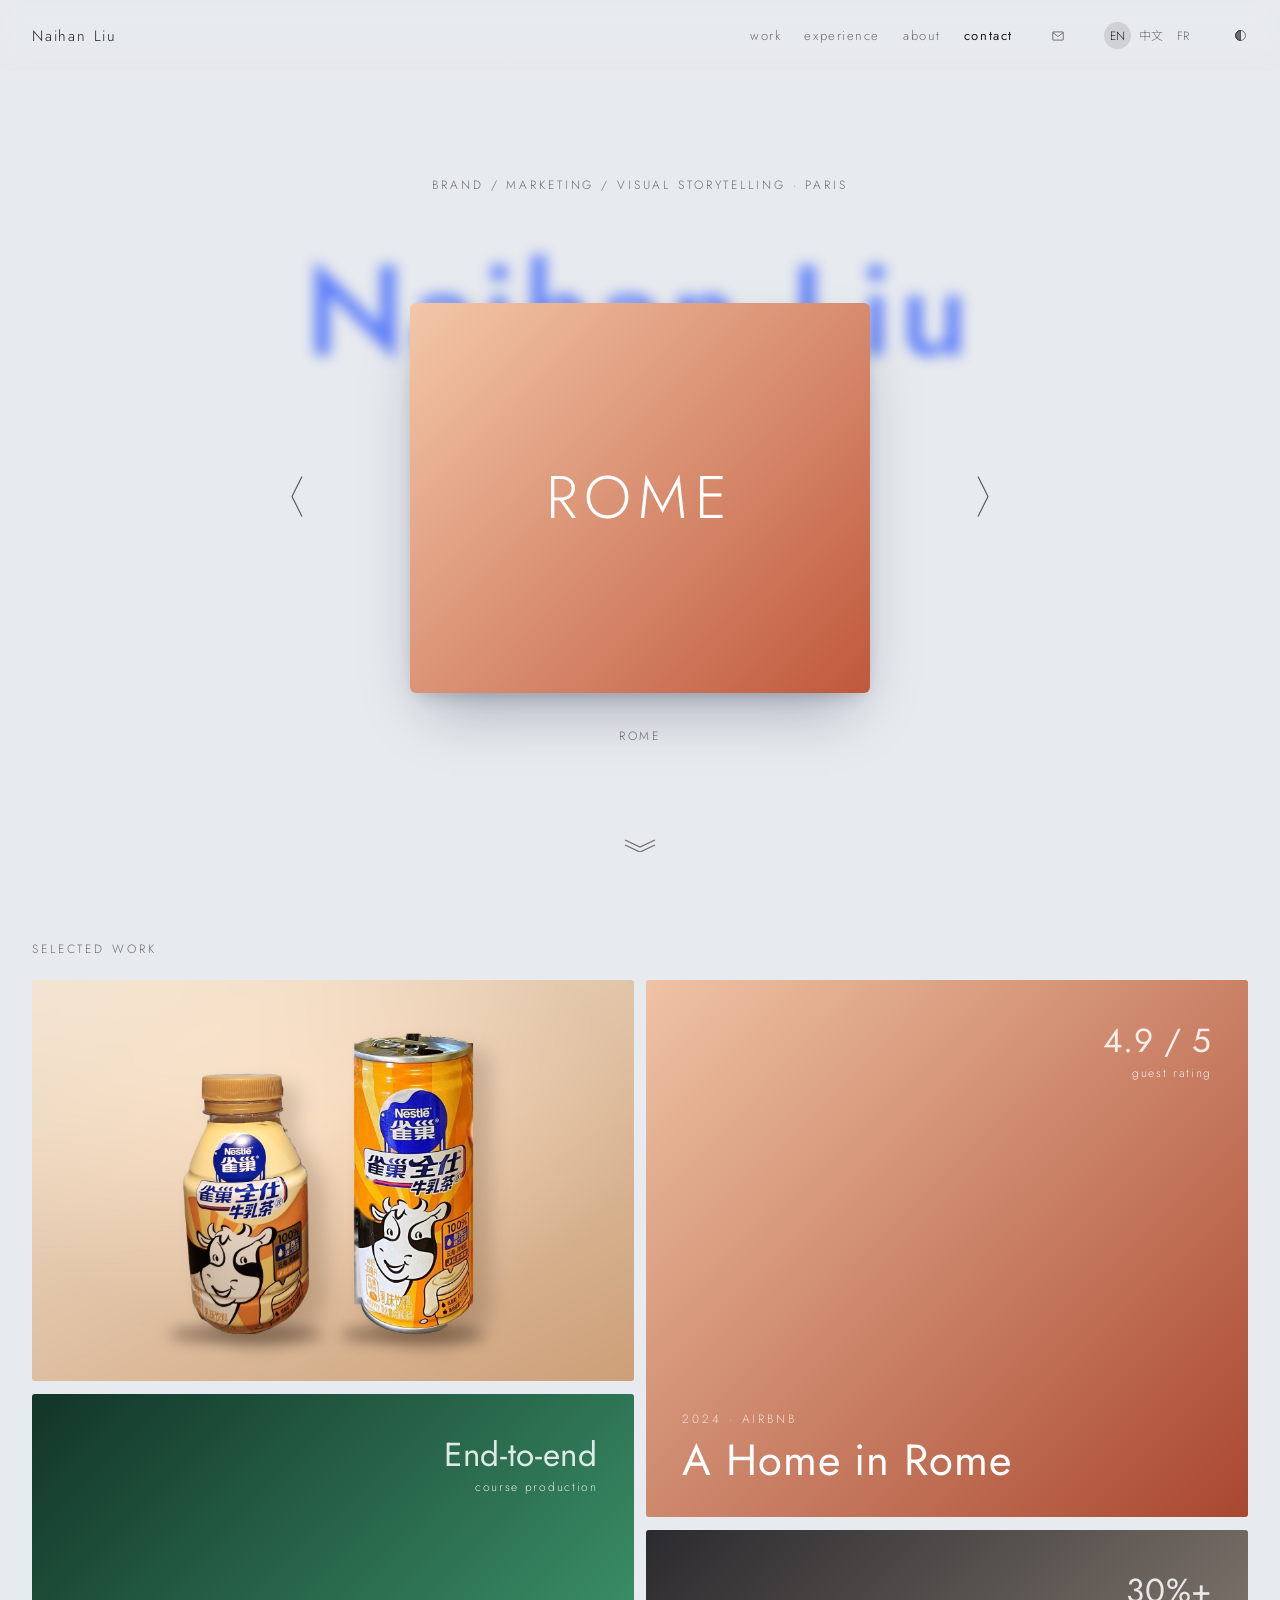
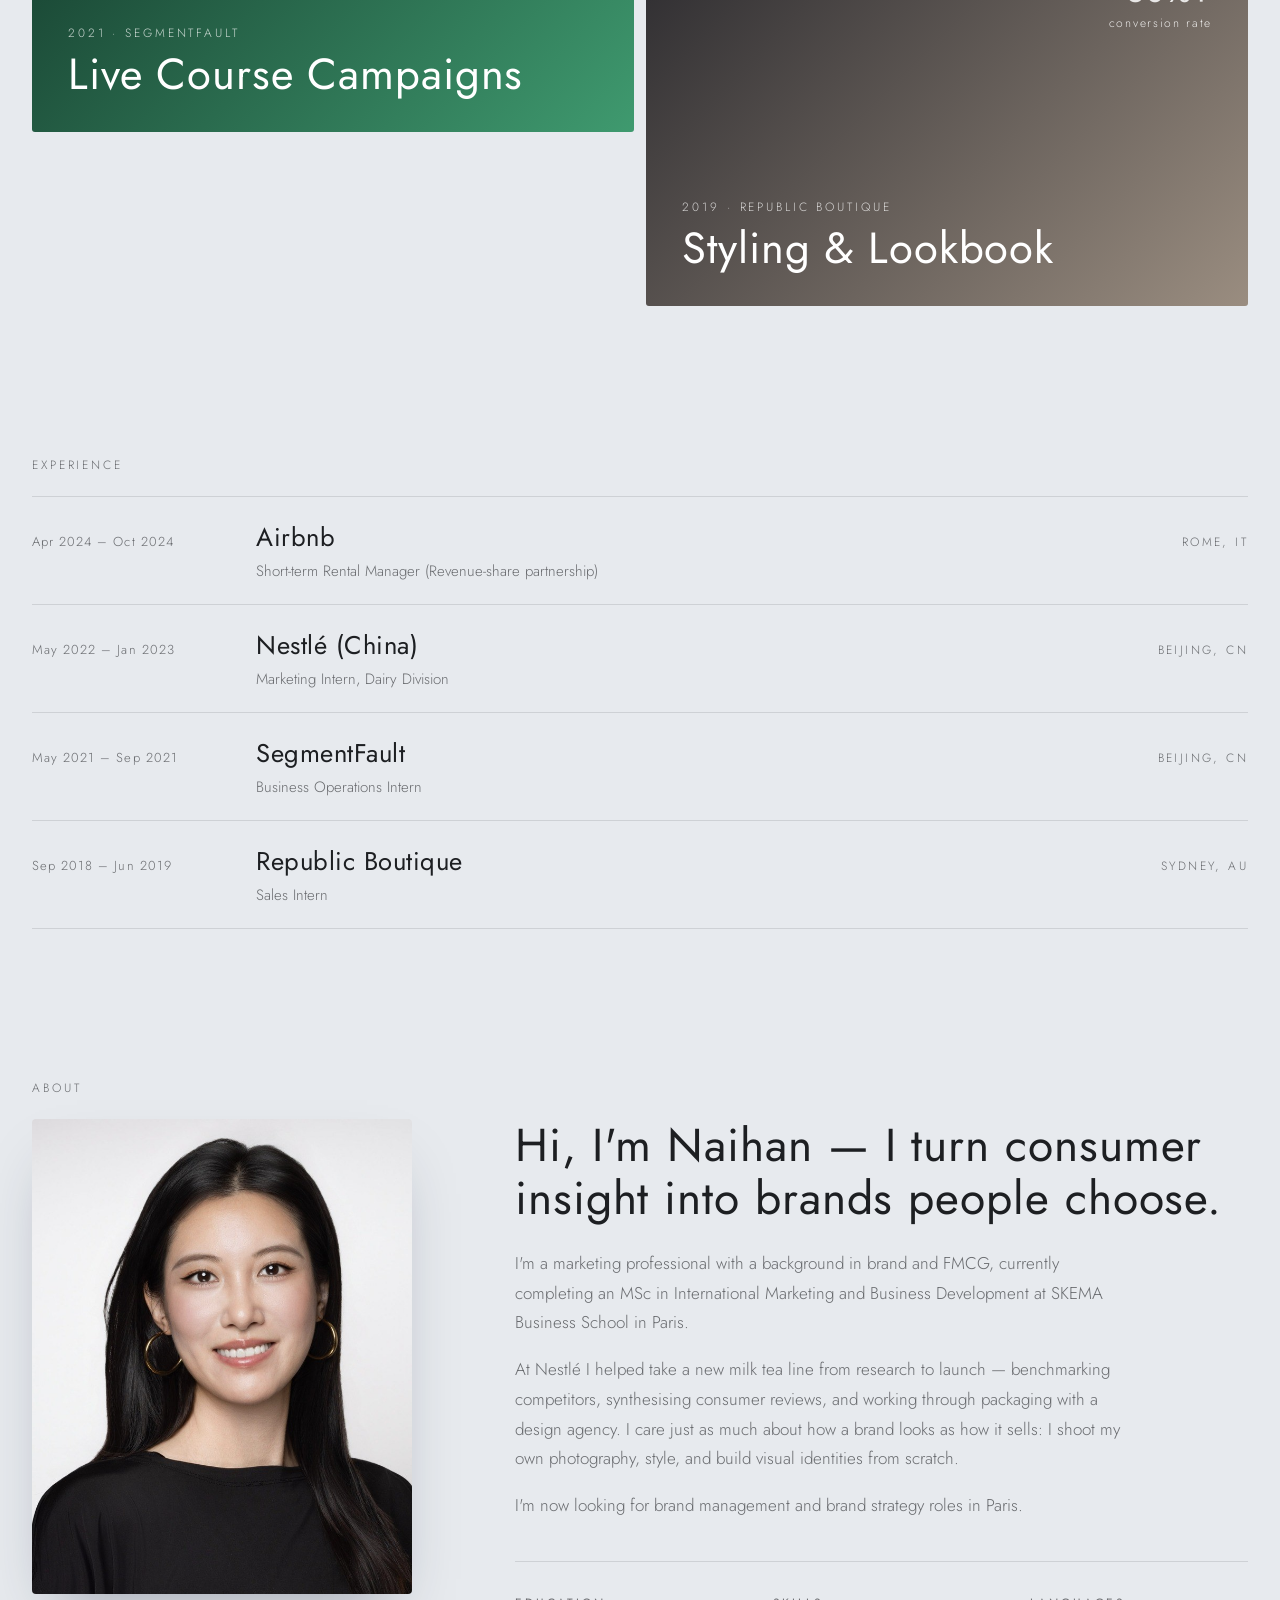
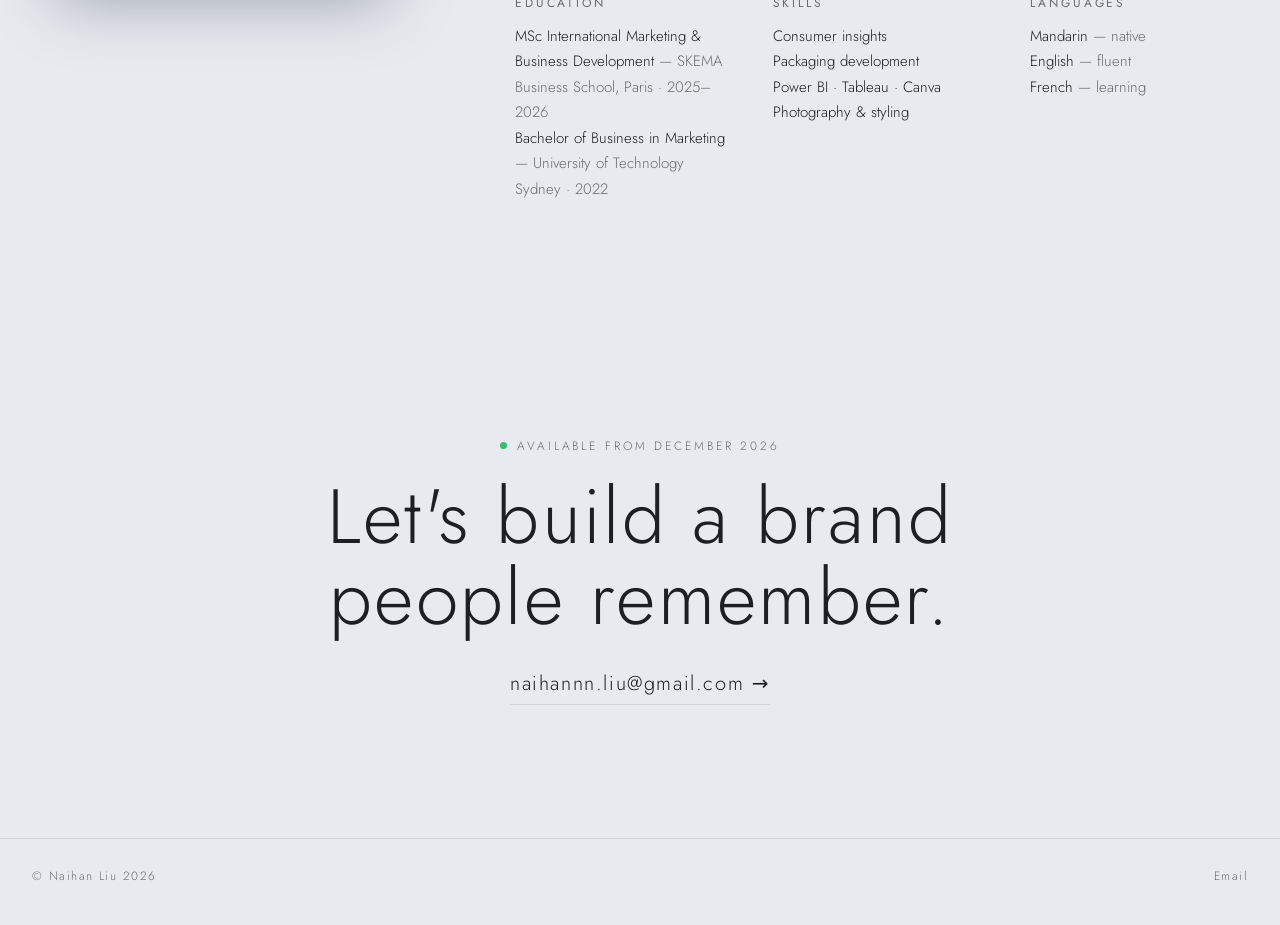
==== commit b2756781: "Add Nestlé milk tea product cutouts to work section Co-Authored-By: Claude Opus 5.5 <noreply@anthrop" ====
--- a/index.html
+++ b/index.html
@@ -171,6 +171,7 @@
   .modal.open .sheet{transform:none}
   .sheet .cover{aspect-ratio:2.2}
   .sheet .cover img,.sheet .cover video{width:100%;height:100%;object-fit:cover}
+  .cover-cap{padding:12px clamp(22px,4vw,44px) 0;font-size:12px;letter-spacing:.14em;color:var(--ink-soft)}
   .sheet .body{padding:clamp(22px,4vw,44px)}
   .sheet .kicker{font-size:12px;letter-spacing:.24em;text-transform:uppercase;color:var(--ink-soft)}
   .sheet h3{font-size:clamp(26px,3vw,38px);font-weight:400;margin:10px 0 6px}
@@ -393,7 +394,8 @@
 
   // Work cards — add `image: "work/xxx.jpg"` or `video: "work/xxx.mp4"` to replace the placeholder.
   projects: [
-    { xp: 1, year: 2022, ratio: 1.5, color: ["#d9b48f","#6b4630"],
+    { xp: 1, year: 2022, ratio: 1.5, color: ["#d9b48f","#6b4630"], image: "work/nestle-milk-tea.jpg",
+      caption: { en: "Nestlé 全仕 Milk Tea — bottle and can formats", zh: "雀巢全仕牛乳茶 · 瓶装与罐装", fr: "Thé au lait Nestlé 全仕 — formats bouteille et canette" },
       title: { en: "Nestlé Milk Tea Launch", zh: "雀巢奶茶新品上市", fr: "Lancement d'un thé au lait Nestlé" },
       tag:   { en: "product marketing · packaging", zh: "产品营销 · 包装", fr: "marketing produit · packaging" },
       place: { en: "Beijing", zh: "北京", fr: "Pékin" },
@@ -564,7 +566,8 @@
 function openProject(i){
   const p = SITE.projects[i]; lastFocus = document.activeElement;
   $('sheet').innerHTML = `<button class="close" id="mClose">${t(SITE.ui.close)} ✕</button>
-    <div class="cover">${mediaHTML(p, false)}</div>
+    <div class="cover" style="aspect-ratio:${p.image||p.video ? (p.ratio||1.6) : 2.2}">${mediaHTML(p, false)}</div>
+    ${p.caption ? `<p class="cover-cap">${t(p.caption)}</p>` : ''}
     <div class="body">
       <p class="kicker">${p.year} · ${t(p.tag)}</p>
       <h3 id="mTitle">${t(p.title)}</h3>
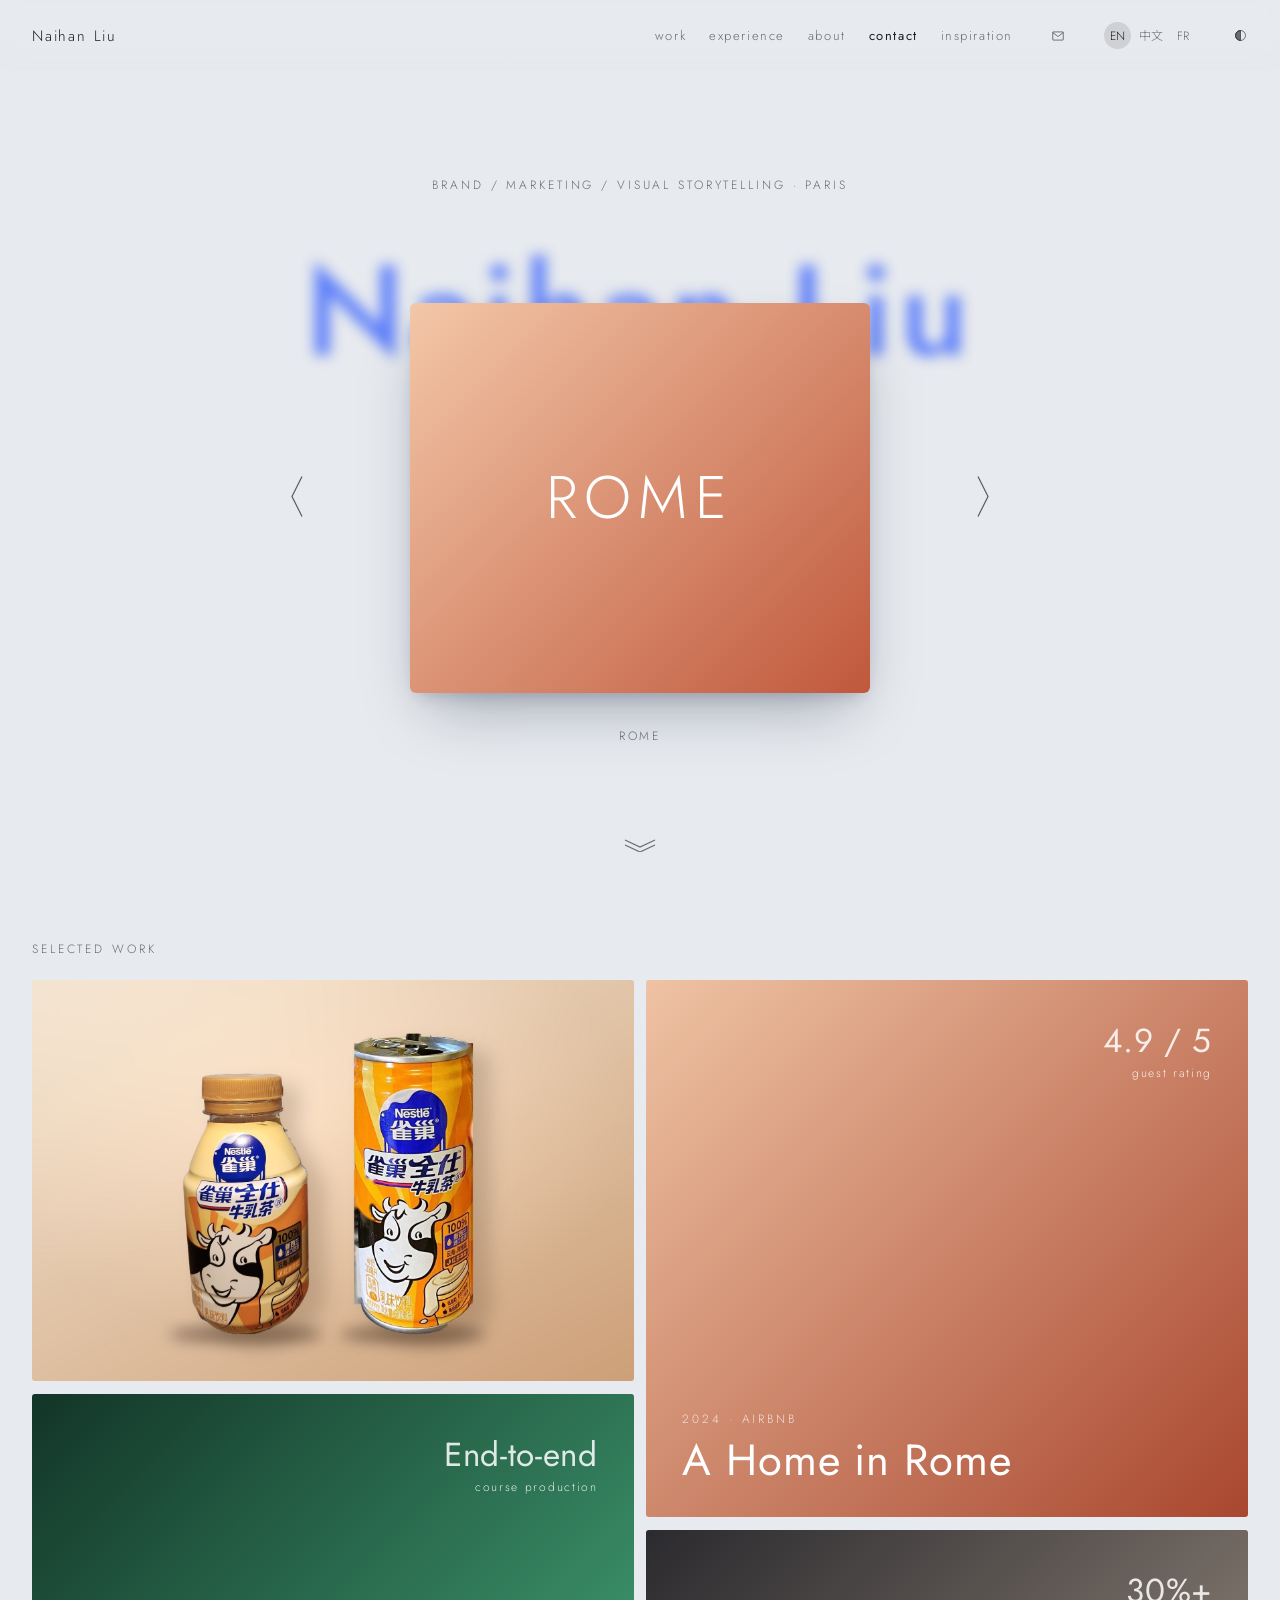
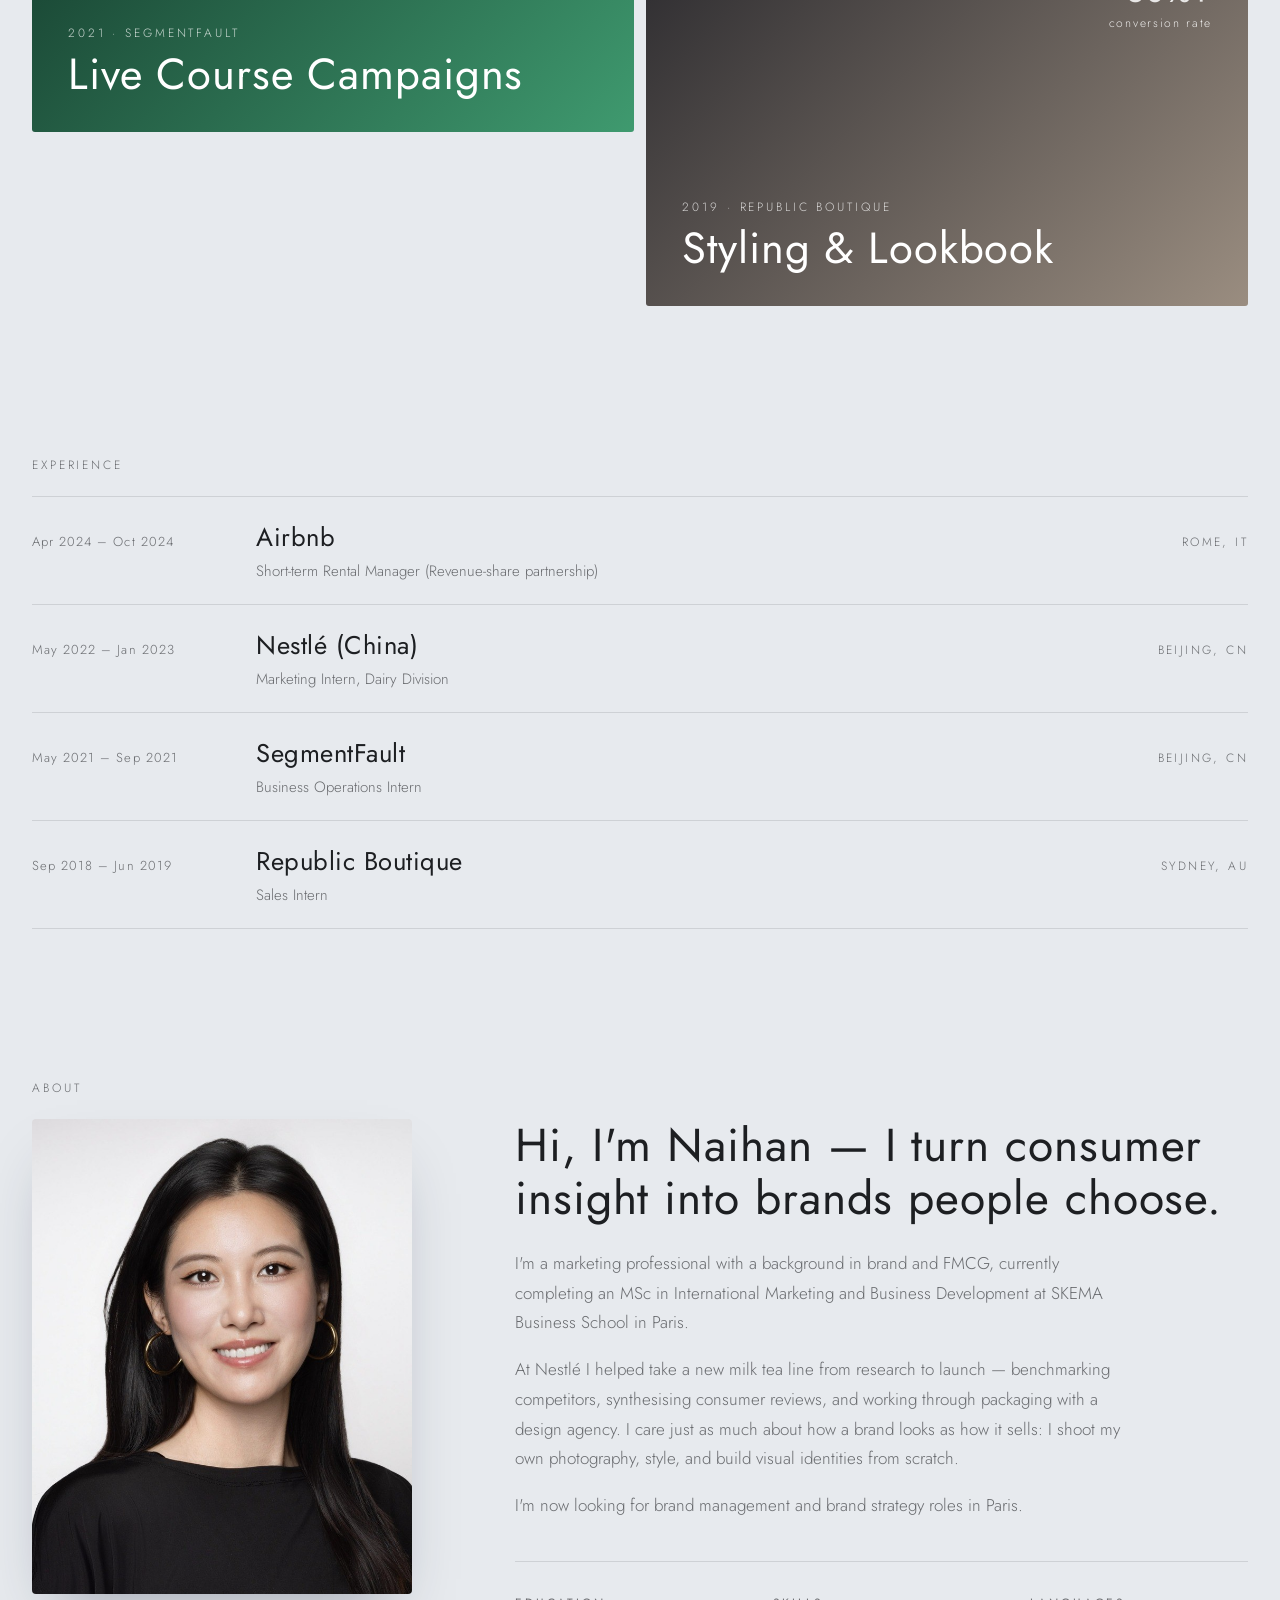
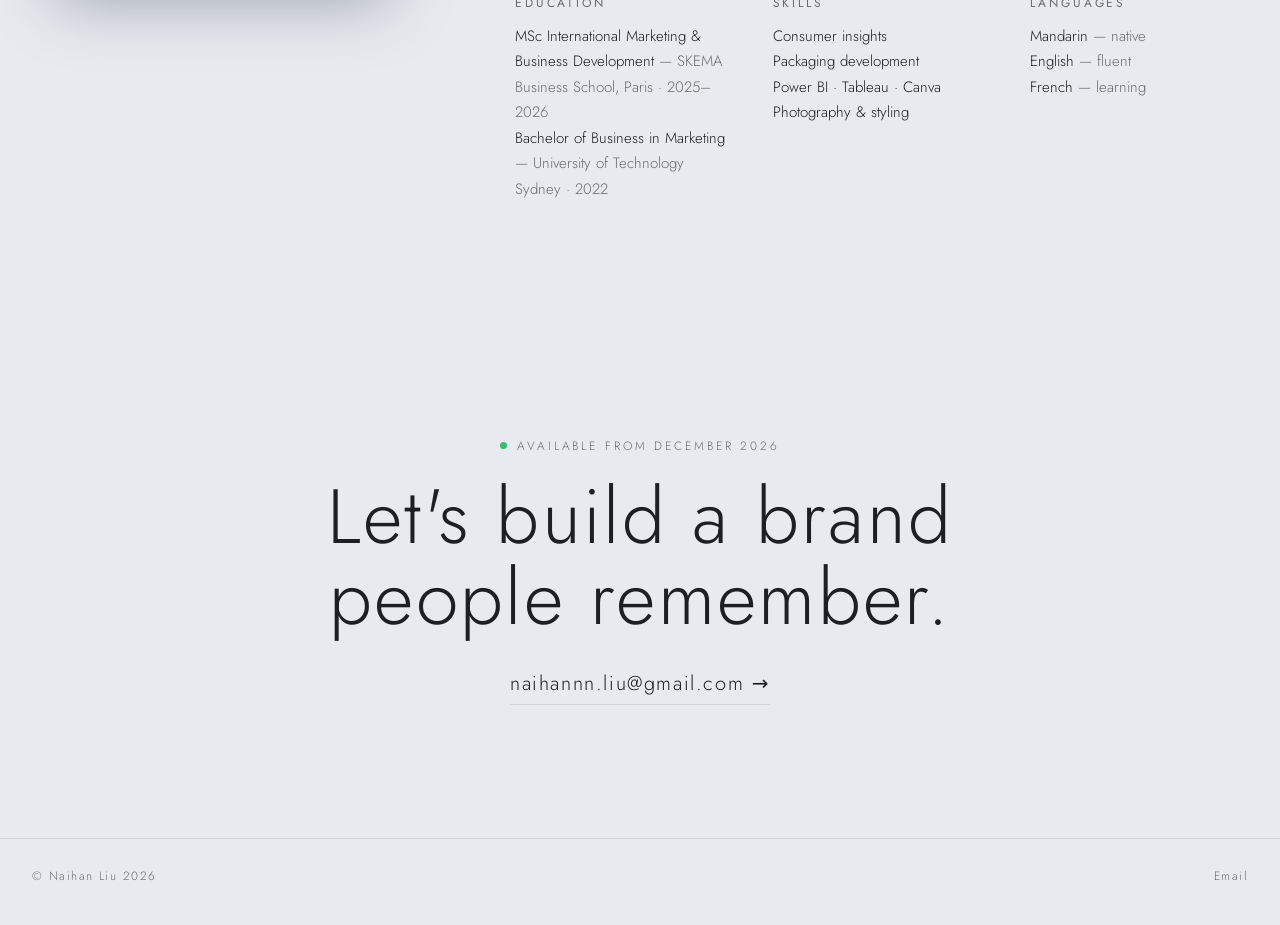
==== commit 90cc5fad: "Add inspiration page: museum paintings collage with spotlight Co-Authored-By: Claude Opus 5.5 <norep" ====
--- a/index.html
+++ b/index.html
@@ -12,209 +12,7 @@
 <link rel="preconnect" href="https://fonts.googleapis.com">
 <link rel="preconnect" href="https://fonts.gstatic.com" crossorigin>
 <link href="https://fonts.googleapis.com/css2?family=Jost:ital,wght@0,300;0,400;0,500;1,300&family=Noto+Sans+SC:wght@300;400&display=swap" rel="stylesheet">
-<style>
-  /* ============ Design tokens ============ */
-  :root{
-    --paper:#e7eaee;
-    --card:#d8dce1;
-    --ink:#1d1f22;
-    --ink-soft:rgba(29,31,34,.62);
-    --hairline:rgba(29,31,34,.12);
-    --accent:#2f5bff;
-    --edge:max(calc((100vw - 1560px)/2), clamp(16px,2.5vw,64px));
-    --gap:clamp(10px,1vw,14px);
-    --ease:cubic-bezier(.23,1,.32,1);
-    --font:"Futura","Jost","Avenir Next",system-ui,"PingFang SC","Noto Sans SC",sans-serif;
-  }
-  @media (prefers-color-scheme: dark){
-    :root:not([data-theme="light"]){
-      --paper:#121417; --card:#1d2024; --ink:#f2f4f7;
-      --ink-soft:rgba(242,244,247,.66); --hairline:rgba(242,244,247,.14);
-    }
-  }
-  :root[data-theme="dark"]{
-    --paper:#121417; --card:#1d2024; --ink:#f2f4f7;
-    --ink-soft:rgba(242,244,247,.66); --hairline:rgba(242,244,247,.14);
-  }
-
-  *{box-sizing:border-box;margin:0;padding:0}
-  html{scroll-behavior:smooth}
-  body{background:var(--paper);color:var(--ink);font-family:var(--font);font-weight:300;
-       -webkit-font-smoothing:antialiased;overflow-x:hidden;transition:background .4s,color .4s}
-  a{color:inherit;text-decoration:none}
-  img,video{display:block;max-width:100%}
-  section{scroll-margin-top:70px}
-  .skip{position:absolute;left:-999px}
-  .skip:focus{left:16px;top:16px;z-index:99;background:var(--ink);color:var(--paper);padding:8px 12px}
-
-  /* ============ Header ============ */
-  header{position:fixed;inset:0 0 auto;z-index:50;display:flex;align-items:center;justify-content:space-between;
-         padding:22px var(--edge);background:linear-gradient(var(--paper) 40%, transparent)}
-  header::before{content:"";position:absolute;inset:0;z-index:-1;backdrop-filter:blur(10px);
-         -webkit-mask:linear-gradient(#000 50%,transparent);mask:linear-gradient(#000 50%,transparent)}
-  .logo{font-size:15px;letter-spacing:.12em}
-  nav{display:flex;align-items:center;gap:clamp(16px,3vw,48px)}
-  .links{display:flex;gap:clamp(14px,1.8vw,26px);font-size:13px;letter-spacing:.12em}
-  .links a{color:var(--ink-soft);transition:color .3s}
-  .links a:hover,.links a.active{color:var(--ink);font-weight:400}
-  .social{display:flex;gap:22px}
-  .social a{color:var(--ink-soft);display:grid;place-items:center;transition:color .3s,transform .3s var(--ease)}
-  .social a:hover{color:var(--ink);transform:translateY(-2px)}
-  .social svg{width:14px;height:14px}
-  .theme-btn{background:none;border:0;color:var(--ink-soft);cursor:pointer;display:grid;place-items:center}
-  .theme-btn:hover{color:var(--ink)}
-  .theme-btn svg{width:15px;height:15px}
-
-  /* ============ Hero ============ */
-  .hero{min-height:100svh;display:flex;flex-direction:column;align-items:center;justify-content:center;
-        padding:110px var(--edge) 90px;position:relative;text-align:center}
-  .tagline{font-size:12px;letter-spacing:.24em;text-transform:uppercase;color:var(--ink-soft);margin-bottom:clamp(18px,3vw,36px);line-height:1.8}
-  .stage{position:relative;width:100%;display:grid;place-items:center}
-  .big-name{position:absolute;top:-.12em;left:50%;transform:translateX(-50%);
-            font-size:clamp(56px,10vw,150px);font-weight:500;letter-spacing:.05em;white-space:nowrap;
-            color:var(--accent);filter:blur(7px);opacity:.75;pointer-events:none;
-            animation:breathe 7s ease-in-out infinite}
-  @keyframes breathe{50%{filter:blur(11px);opacity:.55}}
-  .carousel{position:relative;width:min(460px,72vw);aspect-ratio:1.18;margin-top:clamp(40px,6vw,70px)}
-  .slide{position:absolute;inset:0;border-radius:6px;overflow:hidden;opacity:0;
-         transform:translateY(14px) rotate(-1.5deg) scale(.97);
-         transition:opacity .9s var(--ease),transform .9s var(--ease);
-         box-shadow:0 30px 60px -20px rgba(20,30,60,.35),0 8px 18px -8px rgba(20,30,60,.25)}
-  .slide.on{opacity:1;transform:none}
-  .slide img{width:100%;height:100%;object-fit:cover}
-  .arrow{position:absolute;top:50%;transform:translateY(-50%);background:none;border:0;cursor:pointer;
-         color:var(--ink);opacity:.7;padding:20px;transition:opacity .3s,transform .4s var(--ease)}
-  .arrow:hover{opacity:1}
-  .arrow svg{width:14px;height:42px}
-  .prev{left:clamp(-140px,-14vw,-40px)} .prev:hover{transform:translate(-4px,-50%)}
-  .next{right:clamp(-140px,-14vw,-40px)} .next:hover{transform:translate(4px,-50%)}
-  .caption{margin-top:34px;font-size:12px;letter-spacing:.24em;text-transform:uppercase;color:var(--ink-soft);min-height:1em}
-  .scroll-cue{position:absolute;bottom:42px;left:50%;transform:translateX(-50%);color:var(--ink-soft);animation:cue 2.4s ease-in-out infinite}
-  .scroll-cue svg{width:32px;height:14px}
-  @keyframes cue{50%{transform:translate(-50%,6px)}}
-
-  /* placeholder slides / cards (remove once real photos are added) */
-  .ph{position:relative;height:100%;display:flex;flex-direction:column;justify-content:flex-end;padding:clamp(18px,3vw,36px);color:#fff;text-align:left}
-  .ph b{font-weight:400;font-size:clamp(26px,3.4vw,52px);letter-spacing:.02em;line-height:1}
-  .ph i{font-style:normal;font-size:12px;letter-spacing:.24em;text-transform:uppercase;opacity:.75;margin-bottom:10px}
-  .ph .stat{position:absolute;top:clamp(18px,3vw,36px);right:clamp(18px,3vw,36px);text-align:right;font-size:12px;letter-spacing:.14em;opacity:.85}
-  .ph .stat strong{display:block;font-weight:400;font-size:clamp(22px,2.6vw,38px);letter-spacing:.02em}
-  .slide .ph{justify-content:center;align-items:center;text-align:center}
-  .slide .ph b{font-size:clamp(34px,5vw,60px);letter-spacing:.12em;text-transform:uppercase;font-weight:300}
-
-  /* ============ Sections ============ */
-  .section{padding:40px var(--edge) 110px}
-  .label{font-size:12px;letter-spacing:.24em;text-transform:uppercase;color:var(--ink-soft);margin-bottom:22px}
-
-  /* Projects grid */
-  .grid{display:grid;grid-template-columns:1fr 1fr;gap:var(--gap);align-items:start}
-  .col{display:flex;flex-direction:column;gap:var(--gap)}
-  .card{position:relative;display:block;overflow:hidden;border-radius:3px;background:var(--card);cursor:pointer;
-        border:0;font:inherit;text-align:left;width:100%;color:inherit;
-        opacity:0;transform:translateY(40px);transition:opacity 1s var(--ease),transform 1s var(--ease)}
-  .card.in{opacity:1;transform:none}
-  .card .media{width:100%;transition:transform 1.2s var(--ease)}
-  .card .media img,.card .media video{width:100%;height:100%;object-fit:cover}
-  .card:hover .media{transform:scale(1.03)}
-  .card::after{content:"";position:absolute;inset:0;background:linear-gradient(transparent 55%,rgba(0,0,0,.5));opacity:0;transition:opacity .5s}
-  .card:hover::after,.card:focus-visible::after{opacity:1}
-  .meta{position:absolute;left:0;right:0;bottom:0;z-index:2;display:flex;justify-content:space-between;align-items:end;gap:12px;
-        padding:16px 16px 14px;color:#fff;font-size:14px;letter-spacing:.04em;opacity:0;transform:translateY(8px);
-        transition:opacity .5s var(--ease),transform .5s var(--ease)}
-  .meta small{font-size:13px;opacity:.85}
-  .card:hover .meta,.card:focus-visible .meta{opacity:1;transform:none}
-  .card:hover .ph b,.card:hover .ph i{opacity:0}
-  .ph b,.ph i{transition:opacity .4s}
-
-  /* Experience list */
-  .xp{border-top:1px solid var(--hairline)}
-  .xp-row{display:grid;grid-template-columns:200px minmax(0,1fr) auto;gap:24px;align-items:baseline;
-          padding:22px 0;border-bottom:1px solid var(--hairline);transition:padding .5s var(--ease)}
-  .xp-row:hover{padding-left:10px}
-  .xp-date{font-size:13px;letter-spacing:.08em;color:var(--ink-soft)}
-  .xp-co{font-size:clamp(20px,2vw,26px);font-weight:400;letter-spacing:.02em}
-  .xp-role{display:block;font-size:15px;color:var(--ink-soft);margin-top:4px}
-  .xp-loc{font-size:12px;letter-spacing:.2em;text-transform:uppercase;color:var(--ink-soft)}
-
-  /* About */
-  .about{display:grid;grid-template-columns:minmax(0,.8fr) minmax(0,1.4fr);gap:clamp(24px,5vw,80px);align-items:start}
-  .portrait{width:100%;max-width:380px;aspect-ratio:4/5;object-fit:cover;border-radius:4px;
-            filter:grayscale(.15);box-shadow:0 30px 60px -24px rgba(20,30,60,.35)}
-  .about h2{font-size:clamp(30px,3.6vw,48px);font-weight:400;letter-spacing:.02em;line-height:1.15;margin-bottom:24px}
-  .about p{font-size:17px;line-height:1.75;color:var(--ink-soft);max-width:62ch}
-  .about p+p{margin-top:1em}
-  .facts{display:grid;grid-template-columns:repeat(auto-fit,minmax(200px,1fr));gap:28px 40px;margin-top:40px;padding-top:32px;border-top:1px solid var(--hairline)}
-  .facts h3{font-size:12px;font-weight:400;letter-spacing:.24em;text-transform:uppercase;color:var(--ink-soft);margin-bottom:12px}
-  .facts li{list-style:none;font-size:15px;line-height:1.7}
-  .facts li span{color:var(--ink-soft)}
-
-  /* Contact */
-  .contact{text-align:center;padding:120px var(--edge) 140px}
-  .avail{display:inline-flex;align-items:center;gap:10px;font-size:12px;letter-spacing:.24em;text-transform:uppercase;color:var(--ink-soft)}
-  .avail::before{content:"";width:7px;height:7px;border-radius:50%;background:#2fbf71;box-shadow:0 0 0 0 rgba(47,191,113,.6);animation:pulse 2s infinite}
-  @keyframes pulse{70%{box-shadow:0 0 0 9px rgba(47,191,113,0)}100%{box-shadow:0 0 0 0 rgba(47,191,113,0)}}
-  .contact h2{font-size:clamp(36px,6vw,84px);font-weight:300;letter-spacing:.03em;margin:22px 0 30px;line-height:1.05}
-  .contact a.mail{font-size:clamp(16px,1.6vw,20px);letter-spacing:.08em;border-bottom:1px solid var(--hairline);padding-bottom:6px;transition:border-color .3s}
-  .contact a.mail:hover{border-color:var(--ink)}
-
-  footer{display:flex;justify-content:space-between;flex-wrap:wrap;gap:16px;padding:28px var(--edge) 40px;
-         border-top:1px solid var(--hairline);font-size:12px;letter-spacing:.12em;color:var(--ink-soft)}
-  footer .row{display:flex;gap:22px;flex-wrap:wrap}
-  footer a:hover{color:var(--ink)}
-
-  /* ============ Project modal ============ */
-  .modal{position:fixed;inset:0;z-index:80;display:grid;place-items:center;padding:20px;
-         background:rgba(15,17,20,.4);backdrop-filter:blur(8px);opacity:0;pointer-events:none;transition:opacity .4s}
-  .modal.open{opacity:1;pointer-events:auto}
-  .sheet{position:relative;background:var(--paper);color:var(--ink);width:min(820px,100%);max-height:88vh;overflow:auto;border-radius:6px;
-         transform:translateY(24px);transition:transform .6s var(--ease);box-shadow:0 40px 80px -30px rgba(0,0,0,.5)}
-  .modal.open .sheet{transform:none}
-  .sheet .cover{aspect-ratio:2.2}
-  .sheet .cover img,.sheet .cover video{width:100%;height:100%;object-fit:cover}
-  .cover-cap{padding:12px clamp(22px,4vw,44px) 0;font-size:12px;letter-spacing:.14em;color:var(--ink-soft)}
-  .sheet .body{padding:clamp(22px,4vw,44px)}
-  .sheet .kicker{font-size:12px;letter-spacing:.24em;text-transform:uppercase;color:var(--ink-soft)}
-  .sheet h3{font-size:clamp(26px,3vw,38px);font-weight:400;margin:10px 0 6px}
-  .sheet .role{color:var(--ink-soft);font-size:15px}
-  .stats{display:flex;flex-wrap:wrap;gap:16px 40px;margin:26px 0;padding:20px 0;border-top:1px solid var(--hairline);border-bottom:1px solid var(--hairline)}
-  .stats div{font-size:12px;letter-spacing:.14em;text-transform:uppercase;color:var(--ink-soft)}
-  .stats strong{display:block;font-size:26px;font-weight:400;letter-spacing:.02em;color:var(--ink);text-transform:none;margin-bottom:2px}
-  .sheet ul{padding-left:18px}
-  .sheet li{font-size:16px;line-height:1.7;color:var(--ink-soft);margin-bottom:8px}
-  .close{position:absolute;top:14px;right:14px;z-index:2;background:var(--paper);border:1px solid var(--hairline);
-         color:var(--ink);border-radius:999px;font:inherit;font-size:12px;letter-spacing:.14em;padding:7px 14px;cursor:pointer}
-
-  /* ============ Mobile ============ */
-  .menu-btn{display:none;background:none;border:0;color:var(--ink);font:inherit;font-size:13px;letter-spacing:.12em;cursor:pointer}
-  .drawer{position:fixed;inset:0;z-index:60;background:var(--paper);display:flex;flex-direction:column;justify-content:center;
-          padding:0 32px;gap:22px;font-size:32px;letter-spacing:.06em;opacity:0;pointer-events:none;transition:opacity .4s}
-  .drawer.open{opacity:1;pointer-events:auto}
-  .drawer > button{position:absolute;top:22px;right:20px;background:none;border:0;color:var(--ink);font:inherit;font-size:13px;letter-spacing:.12em}
-  @media (max-width:760px){
-    .links,.social{display:none}
-    .menu-btn{display:block}
-    .grid{grid-template-columns:1fr}
-    .about{grid-template-columns:1fr}
-    .portrait{max-width:260px}
-    .prev{left:-34px}.next{right:-34px}
-    .meta{opacity:1;transform:none}
-    .card::after{opacity:1}
-    .card .ph b,.card .ph i{opacity:0}
-    .xp-row{grid-template-columns:1fr;gap:6px}
-    .xp-loc{order:-1}
-  }
-  @media (prefers-reduced-motion:reduce){*{animation:none!important;transition:none!important}.card{opacity:1;transform:none}}
-  /* ============ Language switch ============ */
-  .lang{display:flex;gap:2px;font-size:12px;letter-spacing:.08em}
-  .lang button{background:none;border:0;font:inherit;color:var(--ink-soft);cursor:pointer;padding:4px 6px;border-radius:999px;transition:color .3s,background .3s}
-  .lang button:hover{color:var(--ink)}
-  .lang button[aria-pressed="true"]{color:var(--ink);background:var(--hairline)}
-  .drawer .lang{font-size:15px;margin-top:20px}
-  :lang(zh) .about h2{letter-spacing:.04em;line-height:1.35}
-  :lang(zh) .about p,:lang(zh) .sheet li{line-height:1.9}
-  :lang(zh) .contact h2{letter-spacing:.08em;line-height:1.3}
-  @media (max-width:760px){ header .lang{display:none} }
-</style>
+<link rel="stylesheet" href="style.css">
 </head>
 <body>
 <a class="skip" href="#main" data-i18n="skip"></a>
@@ -227,6 +25,7 @@
       <a href="#experience" data-i18n="experience"></a>
       <a href="#about" data-i18n="about"></a>
       <a href="#contact" data-i18n="contact"></a>
+      <a href="inspiration.html" data-i18n="inspiration"></a>
     </div>
     <div class="social" id="social"></div>
     <div class="lang" role="group" aria-label="Language"></div>
@@ -239,7 +38,7 @@
 
 <div class="drawer" id="drawer">
   <button id="closeBtn" data-i18n="close"></button>
-  <a href="#work" data-i18n="work"></a><a href="#experience" data-i18n="experience"></a><a href="#about" data-i18n="about"></a><a href="#contact" data-i18n="contact"></a>
+  <a href="#work" data-i18n="work"></a><a href="#experience" data-i18n="experience"></a><a href="#about" data-i18n="about"></a><a href="#contact" data-i18n="contact"></a><a href="inspiration.html" data-i18n="inspiration"></a>
   <div class="lang" role="group" aria-label="Language"></div>
 </div>
 
@@ -318,6 +117,7 @@
     experience:  { en: "experience", zh: "经历", fr: "parcours" },
     about:       { en: "about", zh: "关于", fr: "à propos" },
     contact:     { en: "contact", zh: "联系", fr: "contact" },
+    inspiration: { en: "inspiration", zh: "灵感", fr: "inspiration" },
     menu:        { en: "menu", zh: "菜单", fr: "menu" },
     close:       { en: "close", zh: "关闭", fr: "fermer" },
     workLabel:   { en: "Selected Work", zh: "精选作品", fr: "Projets choisis" },
--- a/style.css
+++ b/style.css
@@ -0,0 +1,201 @@
+  /* ============ Design tokens ============ */
+  :root{
+    --paper:#e7eaee;
+    --card:#d8dce1;
+    --ink:#1d1f22;
+    --ink-soft:rgba(29,31,34,.62);
+    --hairline:rgba(29,31,34,.12);
+    --accent:#2f5bff;
+    --edge:max(calc((100vw - 1560px)/2), clamp(16px,2.5vw,64px));
+    --gap:clamp(10px,1vw,14px);
+    --ease:cubic-bezier(.23,1,.32,1);
+    --font:"Futura","Jost","Avenir Next",system-ui,"PingFang SC","Noto Sans SC",sans-serif;
+  }
+  @media (prefers-color-scheme: dark){
+    :root:not([data-theme="light"]){
+      --paper:#121417; --card:#1d2024; --ink:#f2f4f7;
+      --ink-soft:rgba(242,244,247,.66); --hairline:rgba(242,244,247,.14);
+    }
+  }
+  :root[data-theme="dark"]{
+    --paper:#121417; --card:#1d2024; --ink:#f2f4f7;
+    --ink-soft:rgba(242,244,247,.66); --hairline:rgba(242,244,247,.14);
+  }
+
+  *{box-sizing:border-box;margin:0;padding:0}
+  html{scroll-behavior:smooth}
+  body{background:var(--paper);color:var(--ink);font-family:var(--font);font-weight:300;
+       -webkit-font-smoothing:antialiased;overflow-x:hidden;transition:background .4s,color .4s}
+  a{color:inherit;text-decoration:none}
+  img,video{display:block;max-width:100%}
+  section{scroll-margin-top:70px}
+  .skip{position:absolute;left:-999px}
+  .skip:focus{left:16px;top:16px;z-index:99;background:var(--ink);color:var(--paper);padding:8px 12px}
+
+  /* ============ Header ============ */
+  header{position:fixed;inset:0 0 auto;z-index:50;display:flex;align-items:center;justify-content:space-between;
+         padding:22px var(--edge);background:linear-gradient(var(--paper) 40%, transparent)}
+  header::before{content:"";position:absolute;inset:0;z-index:-1;backdrop-filter:blur(10px);
+         -webkit-mask:linear-gradient(#000 50%,transparent);mask:linear-gradient(#000 50%,transparent)}
+  .logo{font-size:15px;letter-spacing:.12em}
+  nav{display:flex;align-items:center;gap:clamp(16px,3vw,48px)}
+  .links{display:flex;gap:clamp(14px,1.8vw,26px);font-size:13px;letter-spacing:.12em}
+  .links a{color:var(--ink-soft);transition:color .3s}
+  .links a:hover,.links a.active{color:var(--ink);font-weight:400}
+  .social{display:flex;gap:22px}
+  .social a{color:var(--ink-soft);display:grid;place-items:center;transition:color .3s,transform .3s var(--ease)}
+  .social a:hover{color:var(--ink);transform:translateY(-2px)}
+  .social svg{width:14px;height:14px}
+  .theme-btn{background:none;border:0;color:var(--ink-soft);cursor:pointer;display:grid;place-items:center}
+  .theme-btn:hover{color:var(--ink)}
+  .theme-btn svg{width:15px;height:15px}
+
+  /* ============ Hero ============ */
+  .hero{min-height:100svh;display:flex;flex-direction:column;align-items:center;justify-content:center;
+        padding:110px var(--edge) 90px;position:relative;text-align:center}
+  .tagline{font-size:12px;letter-spacing:.24em;text-transform:uppercase;color:var(--ink-soft);margin-bottom:clamp(18px,3vw,36px);line-height:1.8}
+  .stage{position:relative;width:100%;display:grid;place-items:center}
+  .big-name{position:absolute;top:-.12em;left:50%;transform:translateX(-50%);
+            font-size:clamp(56px,10vw,150px);font-weight:500;letter-spacing:.05em;white-space:nowrap;
+            color:var(--accent);filter:blur(7px);opacity:.75;pointer-events:none;
+            animation:breathe 7s ease-in-out infinite}
+  @keyframes breathe{50%{filter:blur(11px);opacity:.55}}
+  .carousel{position:relative;width:min(460px,72vw);aspect-ratio:1.18;margin-top:clamp(40px,6vw,70px)}
+  .slide{position:absolute;inset:0;border-radius:6px;overflow:hidden;opacity:0;
+         transform:translateY(14px) rotate(-1.5deg) scale(.97);
+         transition:opacity .9s var(--ease),transform .9s var(--ease);
+         box-shadow:0 30px 60px -20px rgba(20,30,60,.35),0 8px 18px -8px rgba(20,30,60,.25)}
+  .slide.on{opacity:1;transform:none}
+  .slide img{width:100%;height:100%;object-fit:cover}
+  .arrow{position:absolute;top:50%;transform:translateY(-50%);background:none;border:0;cursor:pointer;
+         color:var(--ink);opacity:.7;padding:20px;transition:opacity .3s,transform .4s var(--ease)}
+  .arrow:hover{opacity:1}
+  .arrow svg{width:14px;height:42px}
+  .prev{left:clamp(-140px,-14vw,-40px)} .prev:hover{transform:translate(-4px,-50%)}
+  .next{right:clamp(-140px,-14vw,-40px)} .next:hover{transform:translate(4px,-50%)}
+  .caption{margin-top:34px;font-size:12px;letter-spacing:.24em;text-transform:uppercase;color:var(--ink-soft);min-height:1em}
+  .scroll-cue{position:absolute;bottom:42px;left:50%;transform:translateX(-50%);color:var(--ink-soft);animation:cue 2.4s ease-in-out infinite}
+  .scroll-cue svg{width:32px;height:14px}
+  @keyframes cue{50%{transform:translate(-50%,6px)}}
+
+  /* placeholder slides / cards (remove once real photos are added) */
+  .ph{position:relative;height:100%;display:flex;flex-direction:column;justify-content:flex-end;padding:clamp(18px,3vw,36px);color:#fff;text-align:left}
+  .ph b{font-weight:400;font-size:clamp(26px,3.4vw,52px);letter-spacing:.02em;line-height:1}
+  .ph i{font-style:normal;font-size:12px;letter-spacing:.24em;text-transform:uppercase;opacity:.75;margin-bottom:10px}
+  .ph .stat{position:absolute;top:clamp(18px,3vw,36px);right:clamp(18px,3vw,36px);text-align:right;font-size:12px;letter-spacing:.14em;opacity:.85}
+  .ph .stat strong{display:block;font-weight:400;font-size:clamp(22px,2.6vw,38px);letter-spacing:.02em}
+  .slide .ph{justify-content:center;align-items:center;text-align:center}
+  .slide .ph b{font-size:clamp(34px,5vw,60px);letter-spacing:.12em;text-transform:uppercase;font-weight:300}
+
+  /* ============ Sections ============ */
+  .section{padding:40px var(--edge) 110px}
+  .label{font-size:12px;letter-spacing:.24em;text-transform:uppercase;color:var(--ink-soft);margin-bottom:22px}
+
+  /* Projects grid */
+  .grid{display:grid;grid-template-columns:1fr 1fr;gap:var(--gap);align-items:start}
+  .col{display:flex;flex-direction:column;gap:var(--gap)}
+  .card{position:relative;display:block;overflow:hidden;border-radius:3px;background:var(--card);cursor:pointer;
+        border:0;font:inherit;text-align:left;width:100%;color:inherit;
+        opacity:0;transform:translateY(40px);transition:opacity 1s var(--ease),transform 1s var(--ease)}
+  .card.in{opacity:1;transform:none}
+  .card .media{width:100%;transition:transform 1.2s var(--ease)}
+  .card .media img,.card .media video{width:100%;height:100%;object-fit:cover}
+  .card:hover .media{transform:scale(1.03)}
+  .card::after{content:"";position:absolute;inset:0;background:linear-gradient(transparent 55%,rgba(0,0,0,.5));opacity:0;transition:opacity .5s}
+  .card:hover::after,.card:focus-visible::after{opacity:1}
+  .meta{position:absolute;left:0;right:0;bottom:0;z-index:2;display:flex;justify-content:space-between;align-items:end;gap:12px;
+        padding:16px 16px 14px;color:#fff;font-size:14px;letter-spacing:.04em;opacity:0;transform:translateY(8px);
+        transition:opacity .5s var(--ease),transform .5s var(--ease)}
+  .meta small{font-size:13px;opacity:.85}
+  .card:hover .meta,.card:focus-visible .meta{opacity:1;transform:none}
+  .card:hover .ph b,.card:hover .ph i{opacity:0}
+  .ph b,.ph i{transition:opacity .4s}
+
+  /* Experience list */
+  .xp{border-top:1px solid var(--hairline)}
+  .xp-row{display:grid;grid-template-columns:200px minmax(0,1fr) auto;gap:24px;align-items:baseline;
+          padding:22px 0;border-bottom:1px solid var(--hairline);transition:padding .5s var(--ease)}
+  .xp-row:hover{padding-left:10px}
+  .xp-date{font-size:13px;letter-spacing:.08em;color:var(--ink-soft)}
+  .xp-co{font-size:clamp(20px,2vw,26px);font-weight:400;letter-spacing:.02em}
+  .xp-role{display:block;font-size:15px;color:var(--ink-soft);margin-top:4px}
+  .xp-loc{font-size:12px;letter-spacing:.2em;text-transform:uppercase;color:var(--ink-soft)}
+
+  /* About */
+  .about{display:grid;grid-template-columns:minmax(0,.8fr) minmax(0,1.4fr);gap:clamp(24px,5vw,80px);align-items:start}
+  .portrait{width:100%;max-width:380px;aspect-ratio:4/5;object-fit:cover;border-radius:4px;
+            filter:grayscale(.15);box-shadow:0 30px 60px -24px rgba(20,30,60,.35)}
+  .about h2{font-size:clamp(30px,3.6vw,48px);font-weight:400;letter-spacing:.02em;line-height:1.15;margin-bottom:24px}
+  .about p{font-size:17px;line-height:1.75;color:var(--ink-soft);max-width:62ch}
+  .about p+p{margin-top:1em}
+  .facts{display:grid;grid-template-columns:repeat(auto-fit,minmax(200px,1fr));gap:28px 40px;margin-top:40px;padding-top:32px;border-top:1px solid var(--hairline)}
+  .facts h3{font-size:12px;font-weight:400;letter-spacing:.24em;text-transform:uppercase;color:var(--ink-soft);margin-bottom:12px}
+  .facts li{list-style:none;font-size:15px;line-height:1.7}
+  .facts li span{color:var(--ink-soft)}
+
+  /* Contact */
+  .contact{text-align:center;padding:120px var(--edge) 140px}
+  .avail{display:inline-flex;align-items:center;gap:10px;font-size:12px;letter-spacing:.24em;text-transform:uppercase;color:var(--ink-soft)}
+  .avail::before{content:"";width:7px;height:7px;border-radius:50%;background:#2fbf71;box-shadow:0 0 0 0 rgba(47,191,113,.6);animation:pulse 2s infinite}
+  @keyframes pulse{70%{box-shadow:0 0 0 9px rgba(47,191,113,0)}100%{box-shadow:0 0 0 0 rgba(47,191,113,0)}}
+  .contact h2{font-size:clamp(36px,6vw,84px);font-weight:300;letter-spacing:.03em;margin:22px 0 30px;line-height:1.05}
+  .contact a.mail{font-size:clamp(16px,1.6vw,20px);letter-spacing:.08em;border-bottom:1px solid var(--hairline);padding-bottom:6px;transition:border-color .3s}
+  .contact a.mail:hover{border-color:var(--ink)}
+
+  footer{display:flex;justify-content:space-between;flex-wrap:wrap;gap:16px;padding:28px var(--edge) 40px;
+         border-top:1px solid var(--hairline);font-size:12px;letter-spacing:.12em;color:var(--ink-soft)}
+  footer .row{display:flex;gap:22px;flex-wrap:wrap}
+  footer a:hover{color:var(--ink)}
+
+  /* ============ Project modal ============ */
+  .modal{position:fixed;inset:0;z-index:80;display:grid;place-items:center;padding:20px;
+         background:rgba(15,17,20,.4);backdrop-filter:blur(8px);opacity:0;pointer-events:none;transition:opacity .4s}
+  .modal.open{opacity:1;pointer-events:auto}
+  .sheet{position:relative;background:var(--paper);color:var(--ink);width:min(820px,100%);max-height:88vh;overflow:auto;border-radius:6px;
+         transform:translateY(24px);transition:transform .6s var(--ease);box-shadow:0 40px 80px -30px rgba(0,0,0,.5)}
+  .modal.open .sheet{transform:none}
+  .sheet .cover{aspect-ratio:2.2}
+  .sheet .cover img,.sheet .cover video{width:100%;height:100%;object-fit:cover}
+  .cover-cap{padding:12px clamp(22px,4vw,44px) 0;font-size:12px;letter-spacing:.14em;color:var(--ink-soft)}
+  .sheet .body{padding:clamp(22px,4vw,44px)}
+  .sheet .kicker{font-size:12px;letter-spacing:.24em;text-transform:uppercase;color:var(--ink-soft)}
+  .sheet h3{font-size:clamp(26px,3vw,38px);font-weight:400;margin:10px 0 6px}
+  .sheet .role{color:var(--ink-soft);font-size:15px}
+  .stats{display:flex;flex-wrap:wrap;gap:16px 40px;margin:26px 0;padding:20px 0;border-top:1px solid var(--hairline);border-bottom:1px solid var(--hairline)}
+  .stats div{font-size:12px;letter-spacing:.14em;text-transform:uppercase;color:var(--ink-soft)}
+  .stats strong{display:block;font-size:26px;font-weight:400;letter-spacing:.02em;color:var(--ink);text-transform:none;margin-bottom:2px}
+  .sheet ul{padding-left:18px}
+  .sheet li{font-size:16px;line-height:1.7;color:var(--ink-soft);margin-bottom:8px}
+  .close{position:absolute;top:14px;right:14px;z-index:2;background:var(--paper);border:1px solid var(--hairline);
+         color:var(--ink);border-radius:999px;font:inherit;font-size:12px;letter-spacing:.14em;padding:7px 14px;cursor:pointer}
+
+  /* ============ Mobile ============ */
+  .menu-btn{display:none;background:none;border:0;color:var(--ink);font:inherit;font-size:13px;letter-spacing:.12em;cursor:pointer}
+  .drawer{position:fixed;inset:0;z-index:60;background:var(--paper);display:flex;flex-direction:column;justify-content:center;
+          padding:0 32px;gap:22px;font-size:32px;letter-spacing:.06em;opacity:0;pointer-events:none;transition:opacity .4s}
+  .drawer.open{opacity:1;pointer-events:auto}
+  .drawer > button{position:absolute;top:22px;right:20px;background:none;border:0;color:var(--ink);font:inherit;font-size:13px;letter-spacing:.12em}
+  @media (max-width:760px){
+    .links,.social{display:none}
+    .menu-btn{display:block}
+    .grid{grid-template-columns:1fr}
+    .about{grid-template-columns:1fr}
+    .portrait{max-width:260px}
+    .prev{left:-34px}.next{right:-34px}
+    .meta{opacity:1;transform:none}
+    .card::after{opacity:1}
+    .card .ph b,.card .ph i{opacity:0}
+    .xp-row{grid-template-columns:1fr;gap:6px}
+    .xp-loc{order:-1}
+  }
+  @media (prefers-reduced-motion:reduce){*{animation:none!important;transition:none!important}.card{opacity:1;transform:none}}
+  /* ============ Language switch ============ */
+  .lang{display:flex;gap:2px;font-size:12px;letter-spacing:.08em}
+  .lang button{background:none;border:0;font:inherit;color:var(--ink-soft);cursor:pointer;padding:4px 6px;border-radius:999px;transition:color .3s,background .3s}
+  .lang button:hover{color:var(--ink)}
+  .lang button[aria-pressed="true"]{color:var(--ink);background:var(--hairline)}
+  .drawer .lang{font-size:15px;margin-top:20px}
+  :lang(zh) .about h2{letter-spacing:.04em;line-height:1.35}
+  :lang(zh) .about p,:lang(zh) .sheet li{line-height:1.9}
+  :lang(zh) .contact h2{letter-spacing:.08em;line-height:1.3}
+  @media (max-width:760px){ header .lang{display:none} }
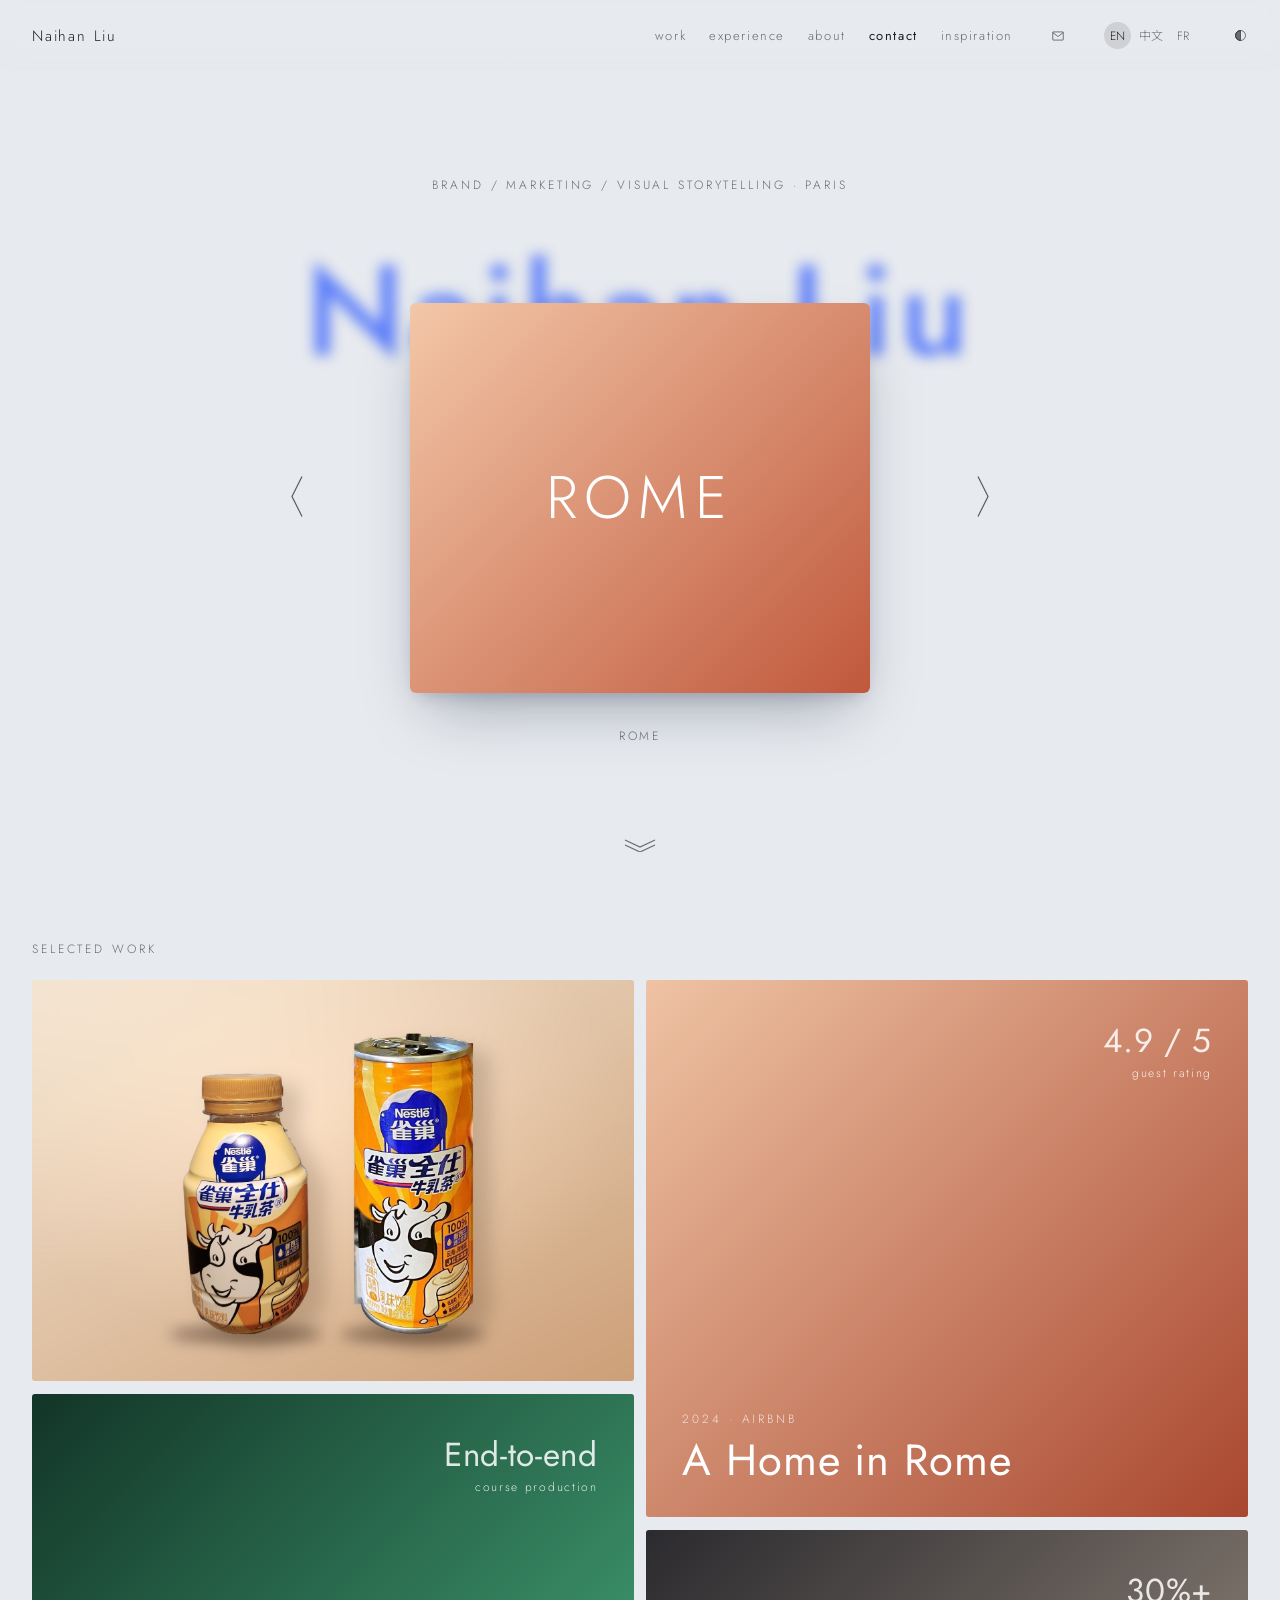
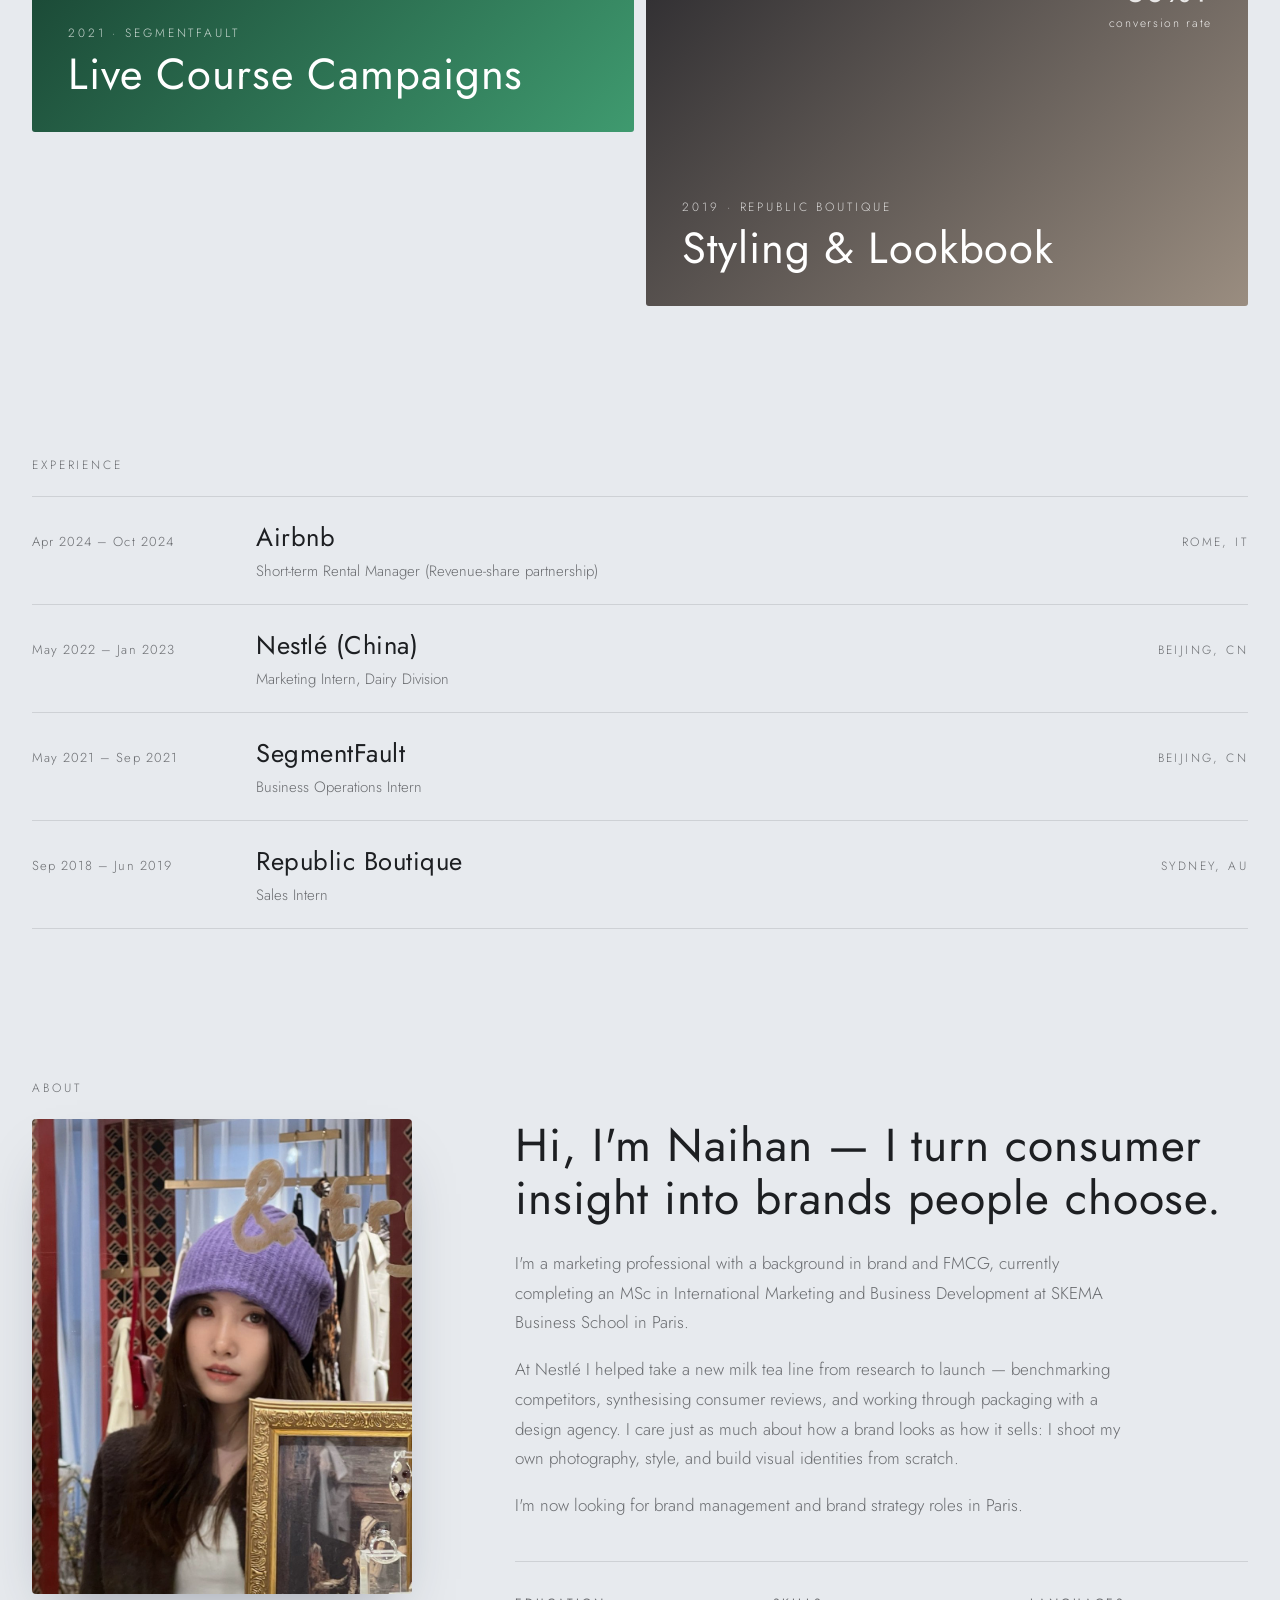
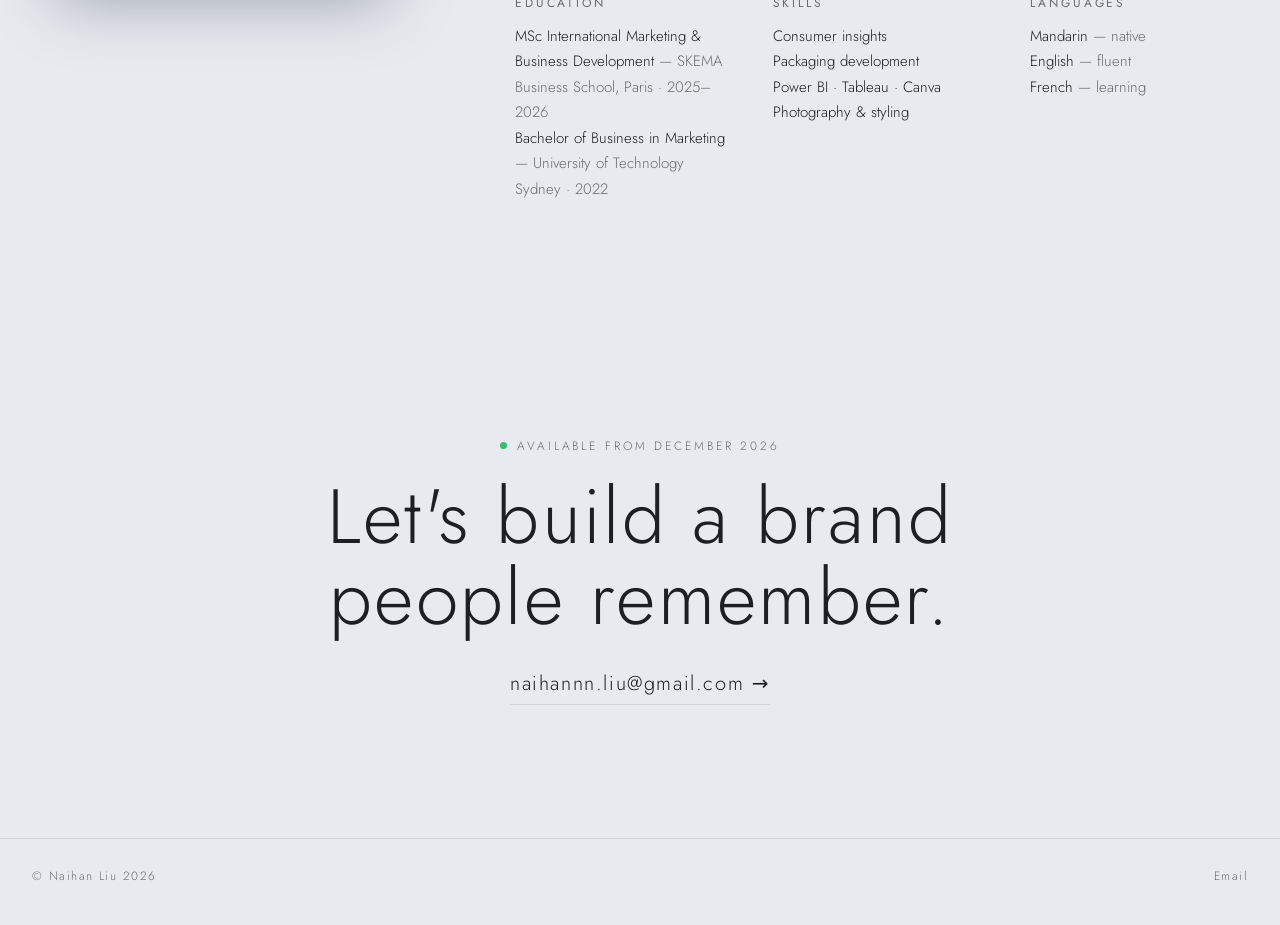
==== commit aecd31fb: "Rename portrait file to bust browser cache Co-Authored-By: Claude Opus 5.5 <noreply@anthropic.com> C" ====
--- a/index.html
+++ b/index.html
@@ -8,7 +8,7 @@
 <link rel="canonical" href="https://naihan-liu.github.io/">
 <meta property="og:title" content="Naihan Liu — Brand & Marketing">
 <meta property="og:url" content="https://naihan-liu.github.io/">
-<meta property="og:image" content="https://naihan-liu.github.io/img/portrait.jpg">
+<meta property="og:image" content="https://naihan-liu.github.io/img/naihan.jpg">
 <link rel="preconnect" href="https://fonts.googleapis.com">
 <link rel="preconnect" href="https://fonts.gstatic.com" crossorigin>
 <link href="https://fonts.googleapis.com/css2?family=Jost:ital,wght@0,300;0,400;0,500;1,300&family=Noto+Sans+SC:wght@300;400&display=swap" rel="stylesheet">
@@ -103,7 +103,7 @@
 const SITE = {
   name: "Naihan Liu",
   email: "naihannn.liu@gmail.com",
-  portrait: "img/portrait.jpg",
+  portrait: "img/naihan.jpg",
   socials: [               // add: { type:"linkedin", url:"https://..." }, instagram, x, github
   ],
 
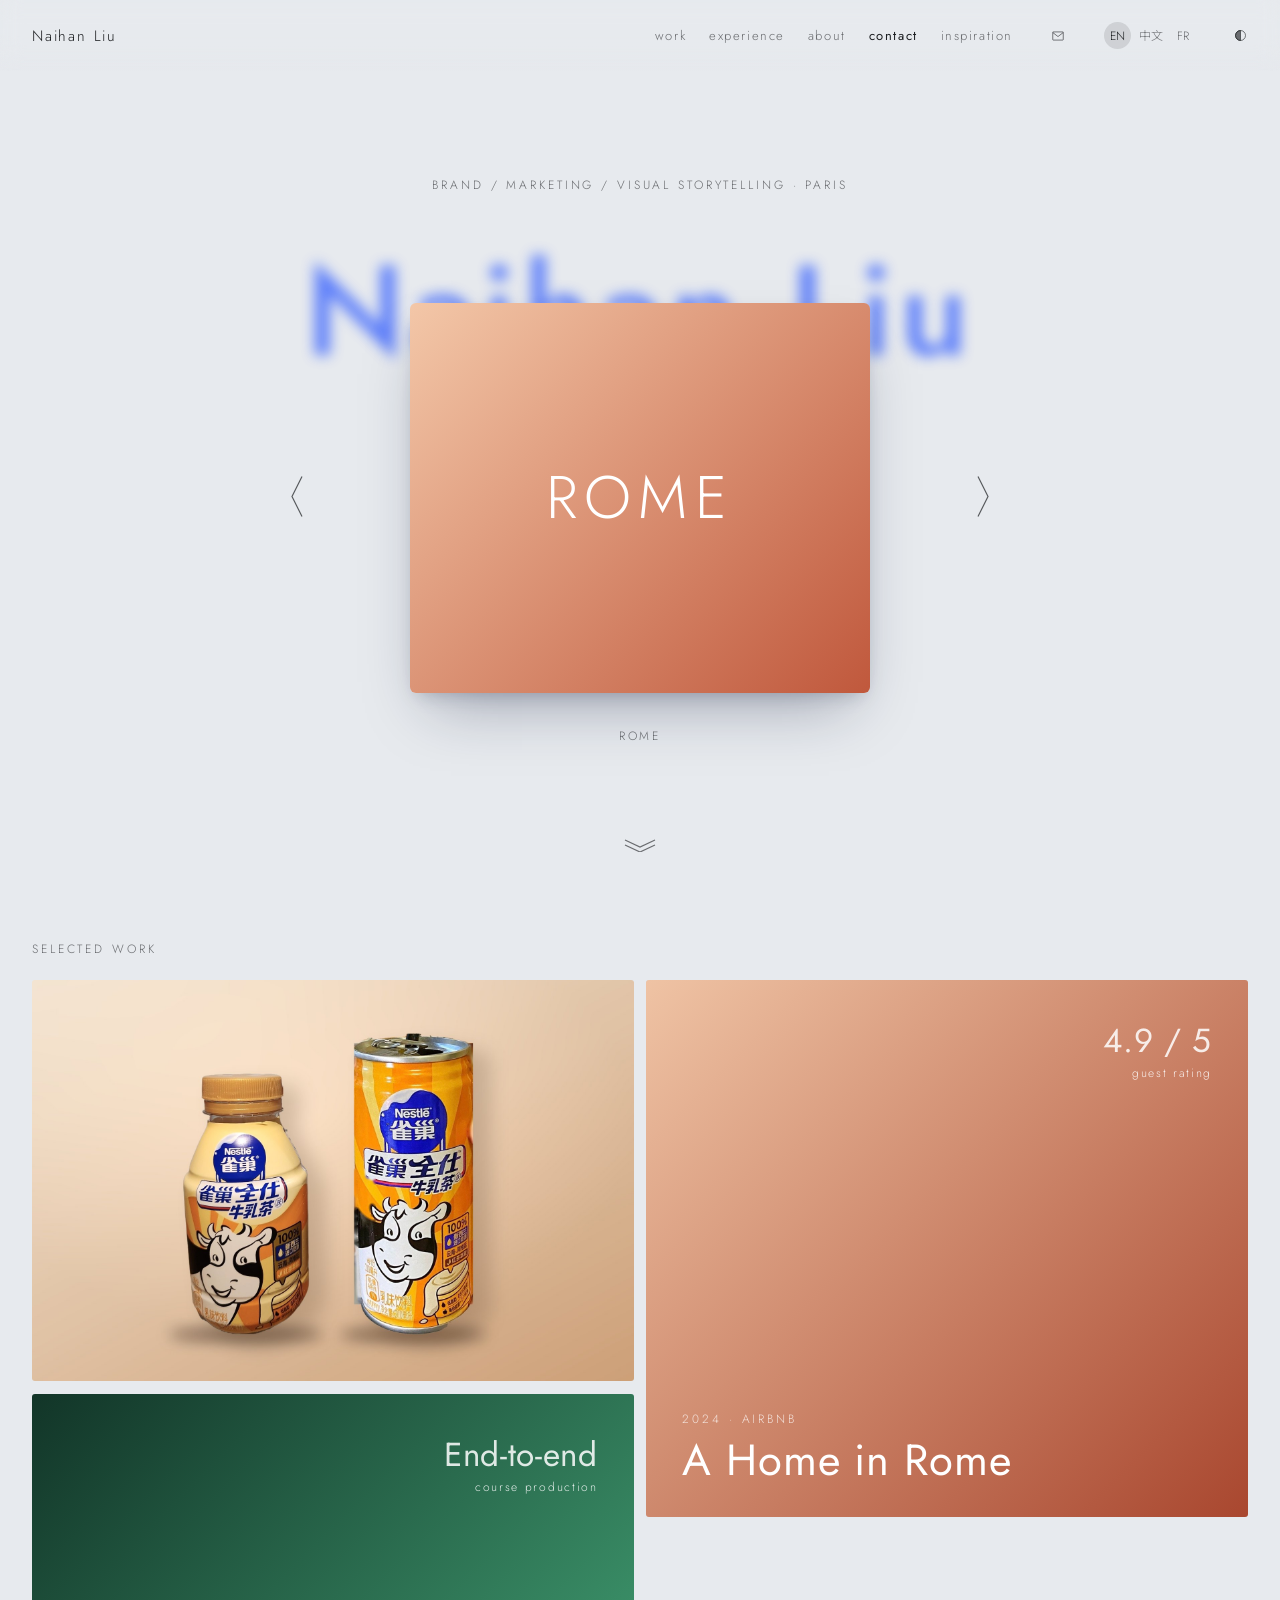
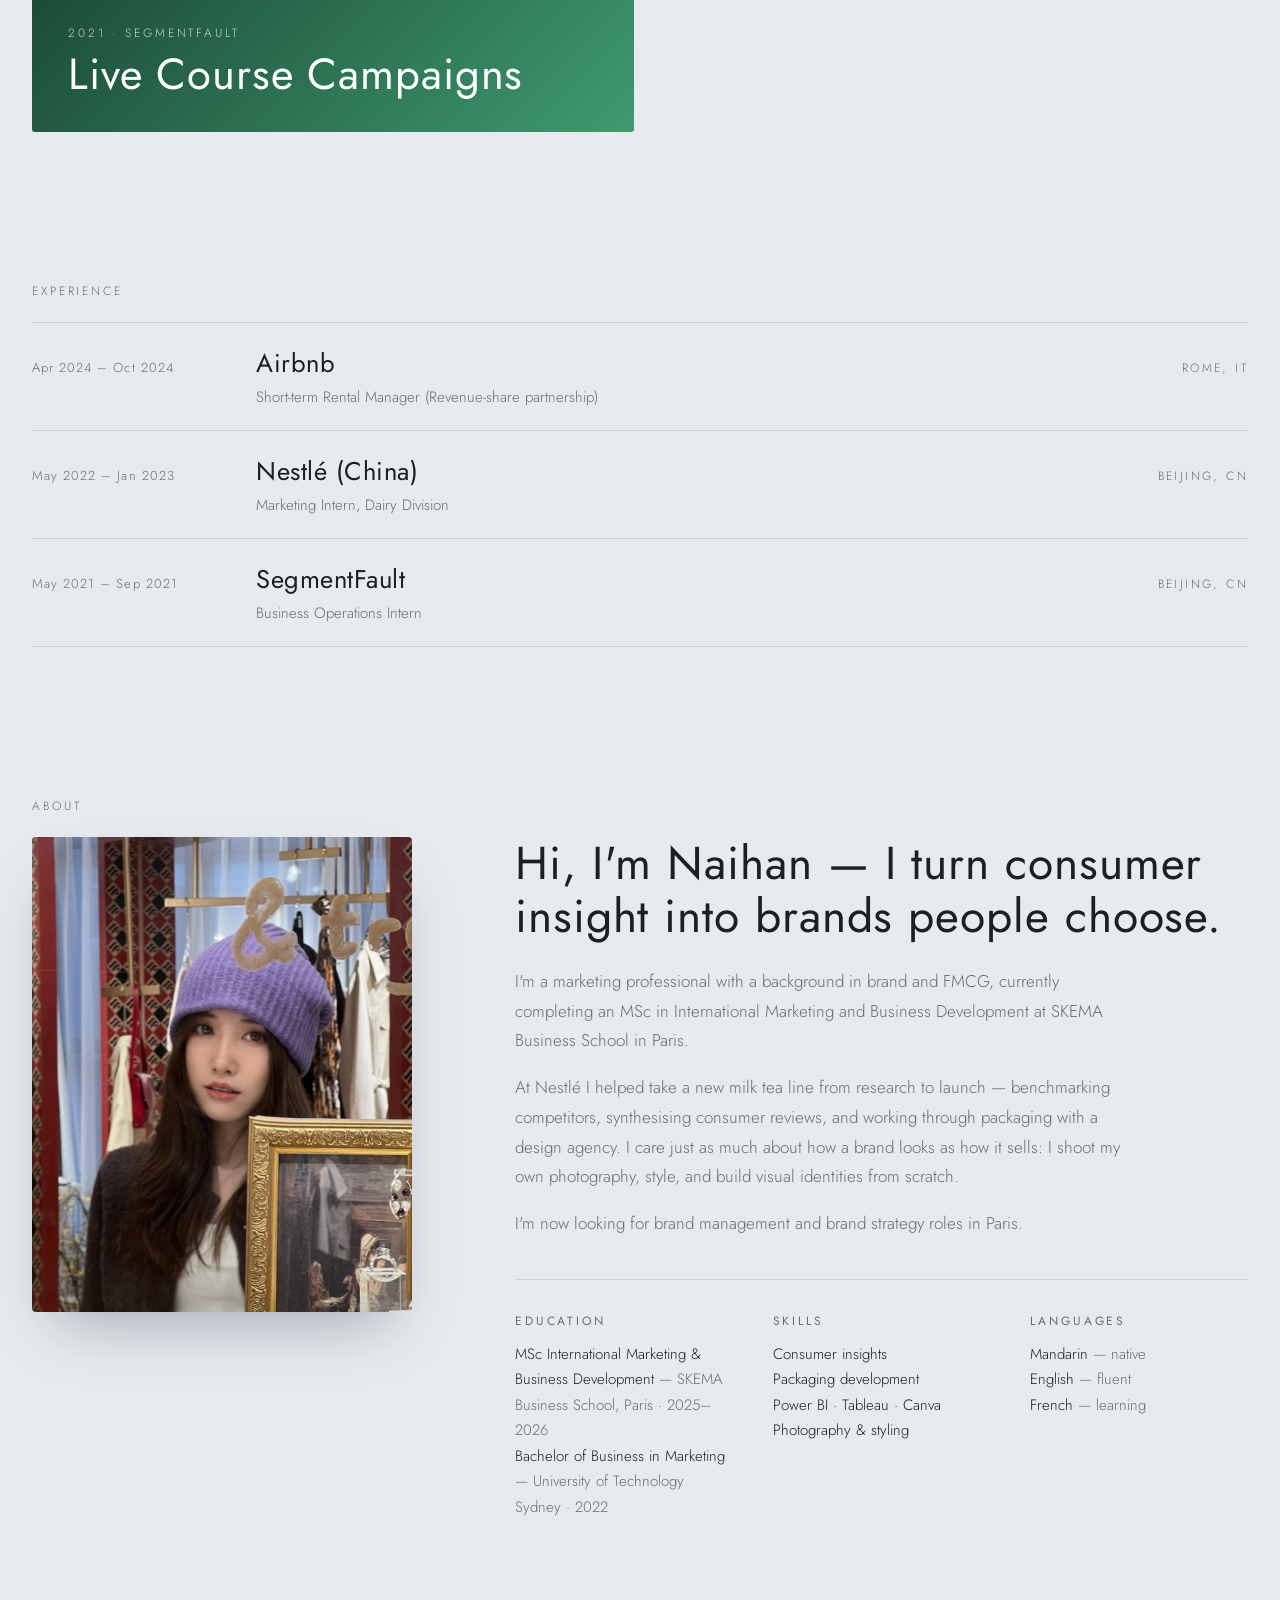
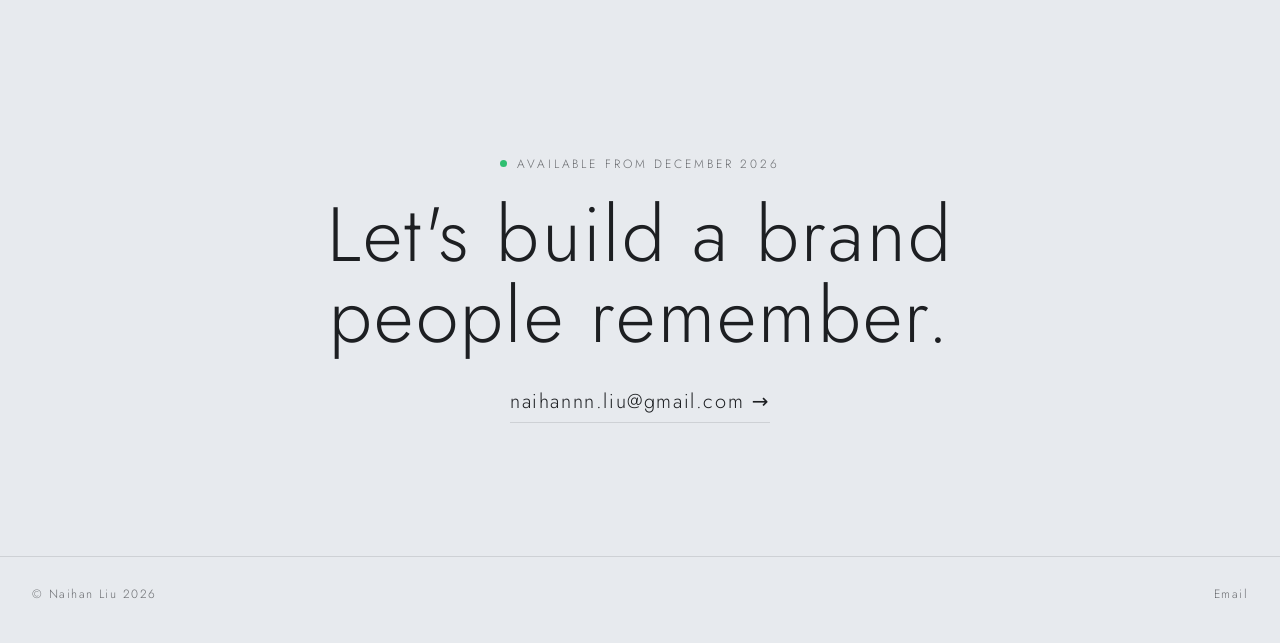
==== commit a837d866: "Remove Republic Boutique experience and project Co-Authored-By: Claude Opus 5.5 <noreply@anthropic.c" ====
--- a/index.html
+++ b/index.html
@@ -186,10 +186,6 @@
       company: { en: "SegmentFault", zh: "SegmentFault 思否", fr: "SegmentFault" },
       role: { en: "Business Operations Intern", zh: "商务运营实习生", fr: "Stagiaire opérations commerciales" },
       loc: { en: "Beijing, CN", zh: "中国 · 北京", fr: "Pékin, Chine" } },
-    { date: { en: "Sep 2018 – Jun 2019", zh: "2018.09 – 2019.06", fr: "sept. 2018 – juin 2019" },
-      company: "Republic Boutique",
-      role: { en: "Sales Intern", zh: "销售实习生", fr: "Stagiaire vente" },
-      loc: { en: "Sydney, AU", zh: "澳大利亚 · 悉尼", fr: "Sydney, Australie" } },
   ],
 
   // Work cards — add `image: "work/xxx.jpg"` or `video: "work/xxx.mp4"` to replace the placeholder.
@@ -259,19 +255,6 @@
         { en: "Curated and quality-checked articles on the company's community platform.",
           zh: "为公司社区平台筛选并审核文章。",
           fr: "Sélection et contrôle qualité des articles publiés sur la plateforme communautaire de l'entreprise." } ] },
-
-    { xp: 3, year: 2019, ratio: 1.6, color: ["#2b2a2e","#9a8d80"],
-      title: { en: "Styling & Lookbook", zh: "造型与搭配", fr: "Stylisme & lookbook" },
-      tag:   { en: "styling · photography", zh: "造型 · 摄影", fr: "stylisme · photographie" },
-      place: { en: "Sydney", zh: "悉尼", fr: "Sydney" },
-      stat:  ["30%+", { en: "conversion rate", zh: "成交转化率", fr: "taux de conversion" }],
-      stats: [
-        ["30%+", { en: "conversion rate", zh: "成交转化率", fr: "taux de conversion" }],
-        ["10+",  { en: "fashion brands styled", zh: "个时尚品牌", fr: "marques de mode" }] ],
-      points: [
-        { en: "Styled complete looks for customers across 10+ fashion brands and photographed styled outfits, achieving a conversion rate above 30%.",
-          zh: "为顾客搭配 10 余个时尚品牌的整套造型并拍摄穿搭照片，成交转化率超过 30%。",
-          fr: "Création de looks complets pour les clients à partir de plus de 10 marques de mode et photographie des tenues, avec un taux de conversion supérieur à 30 %." } ] },
   ]
 };
 /* ===================================================================== */
